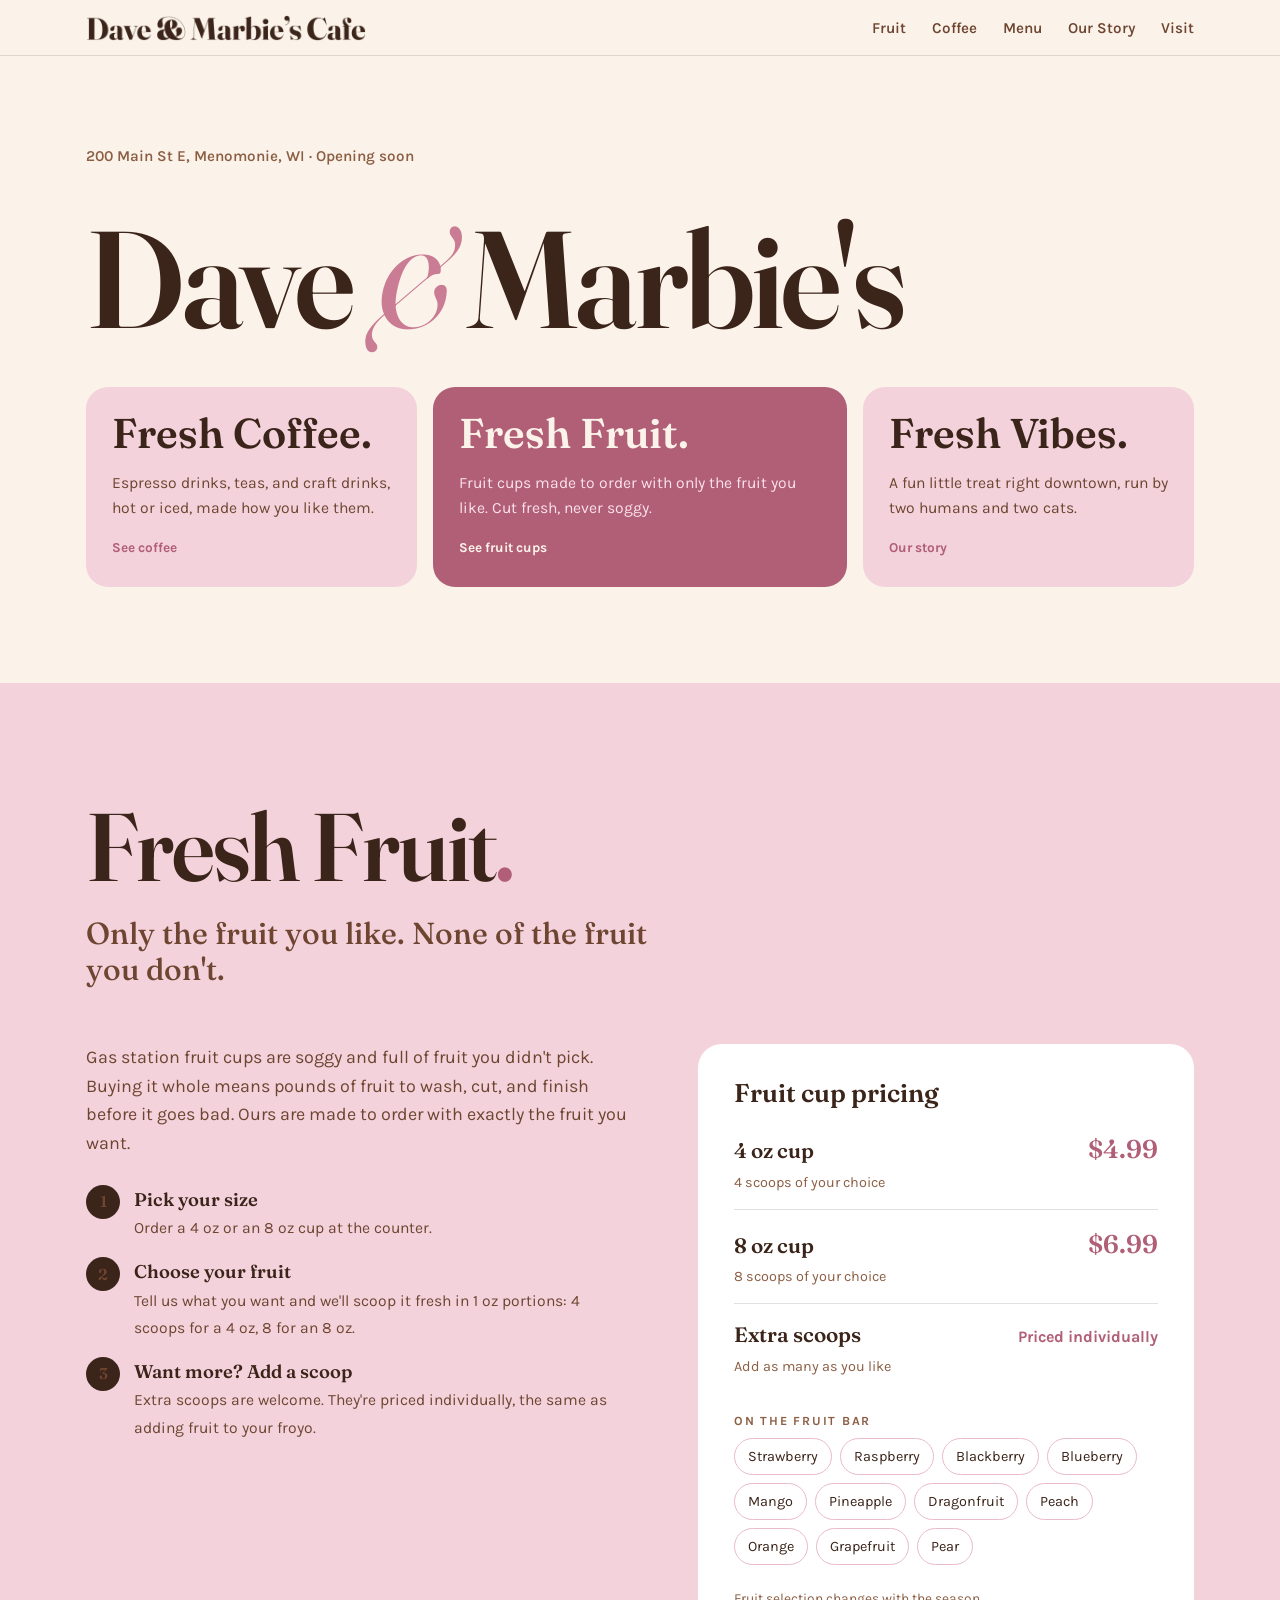
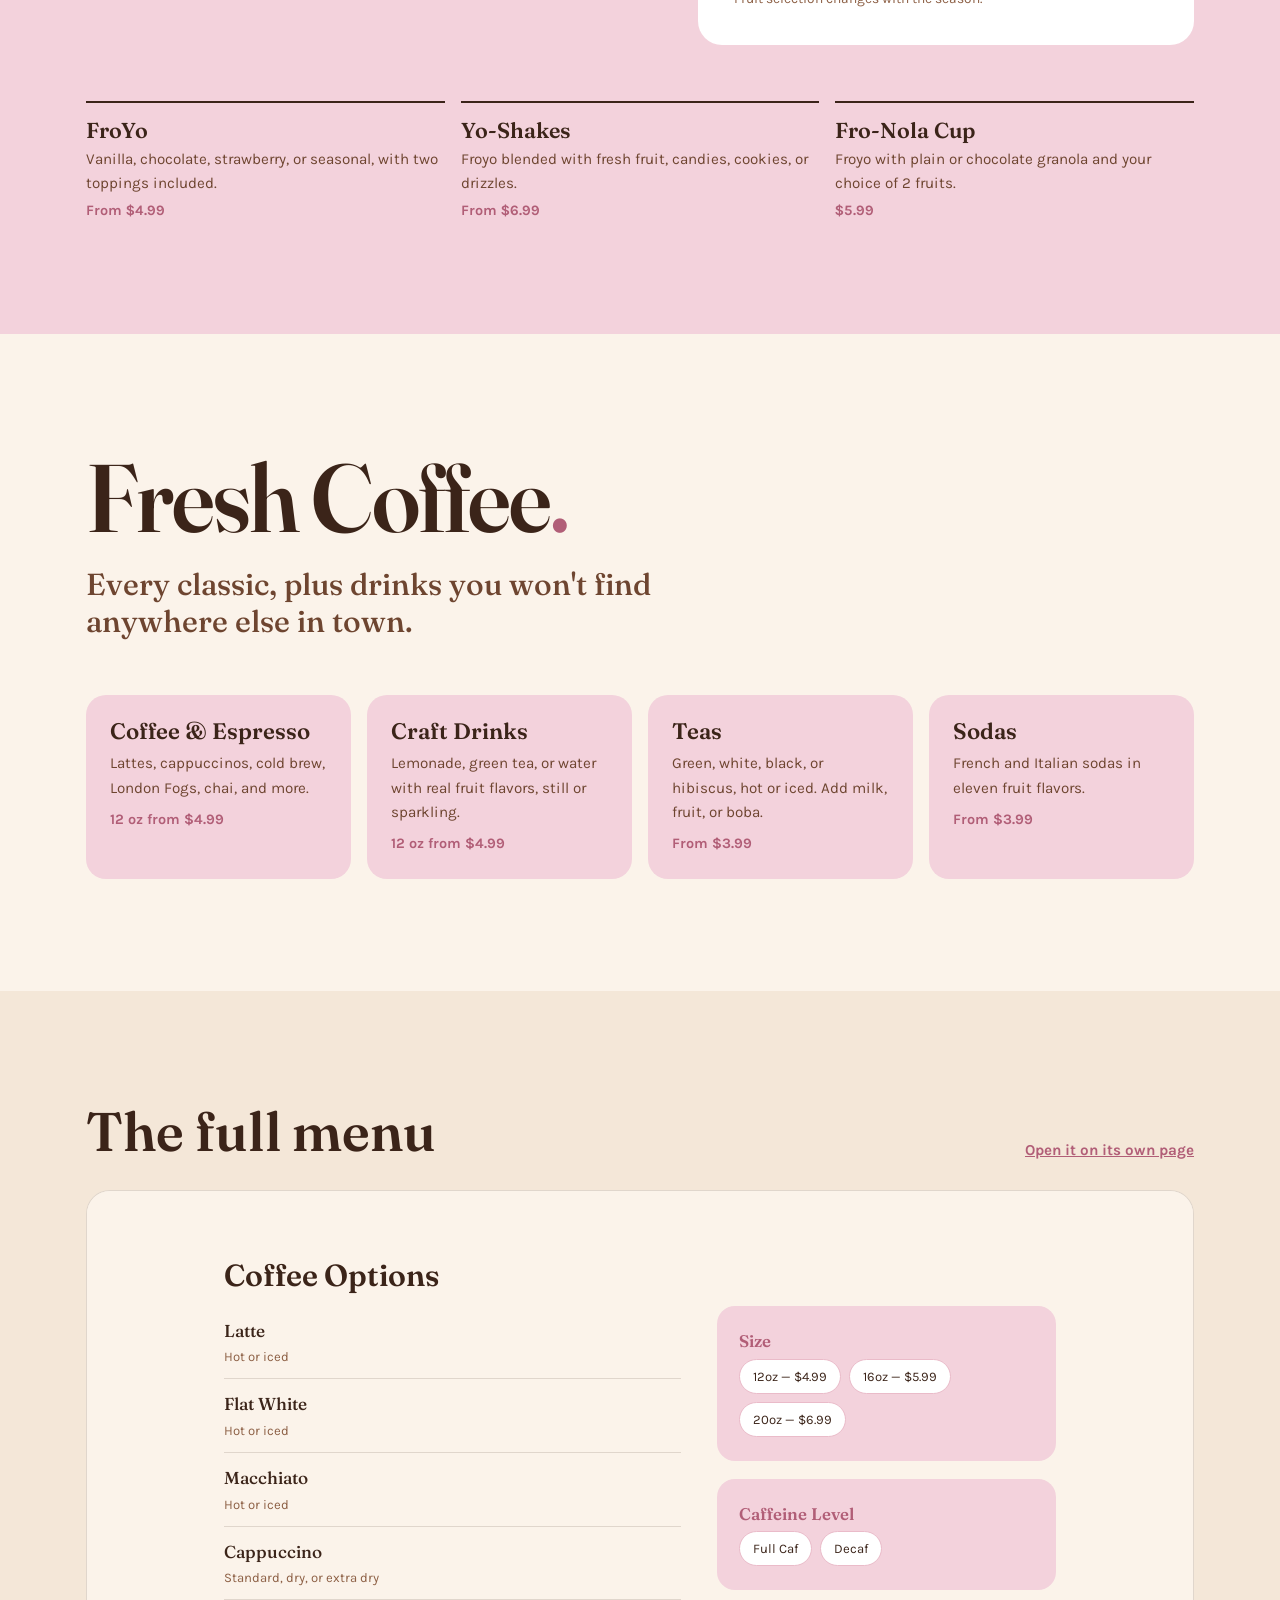
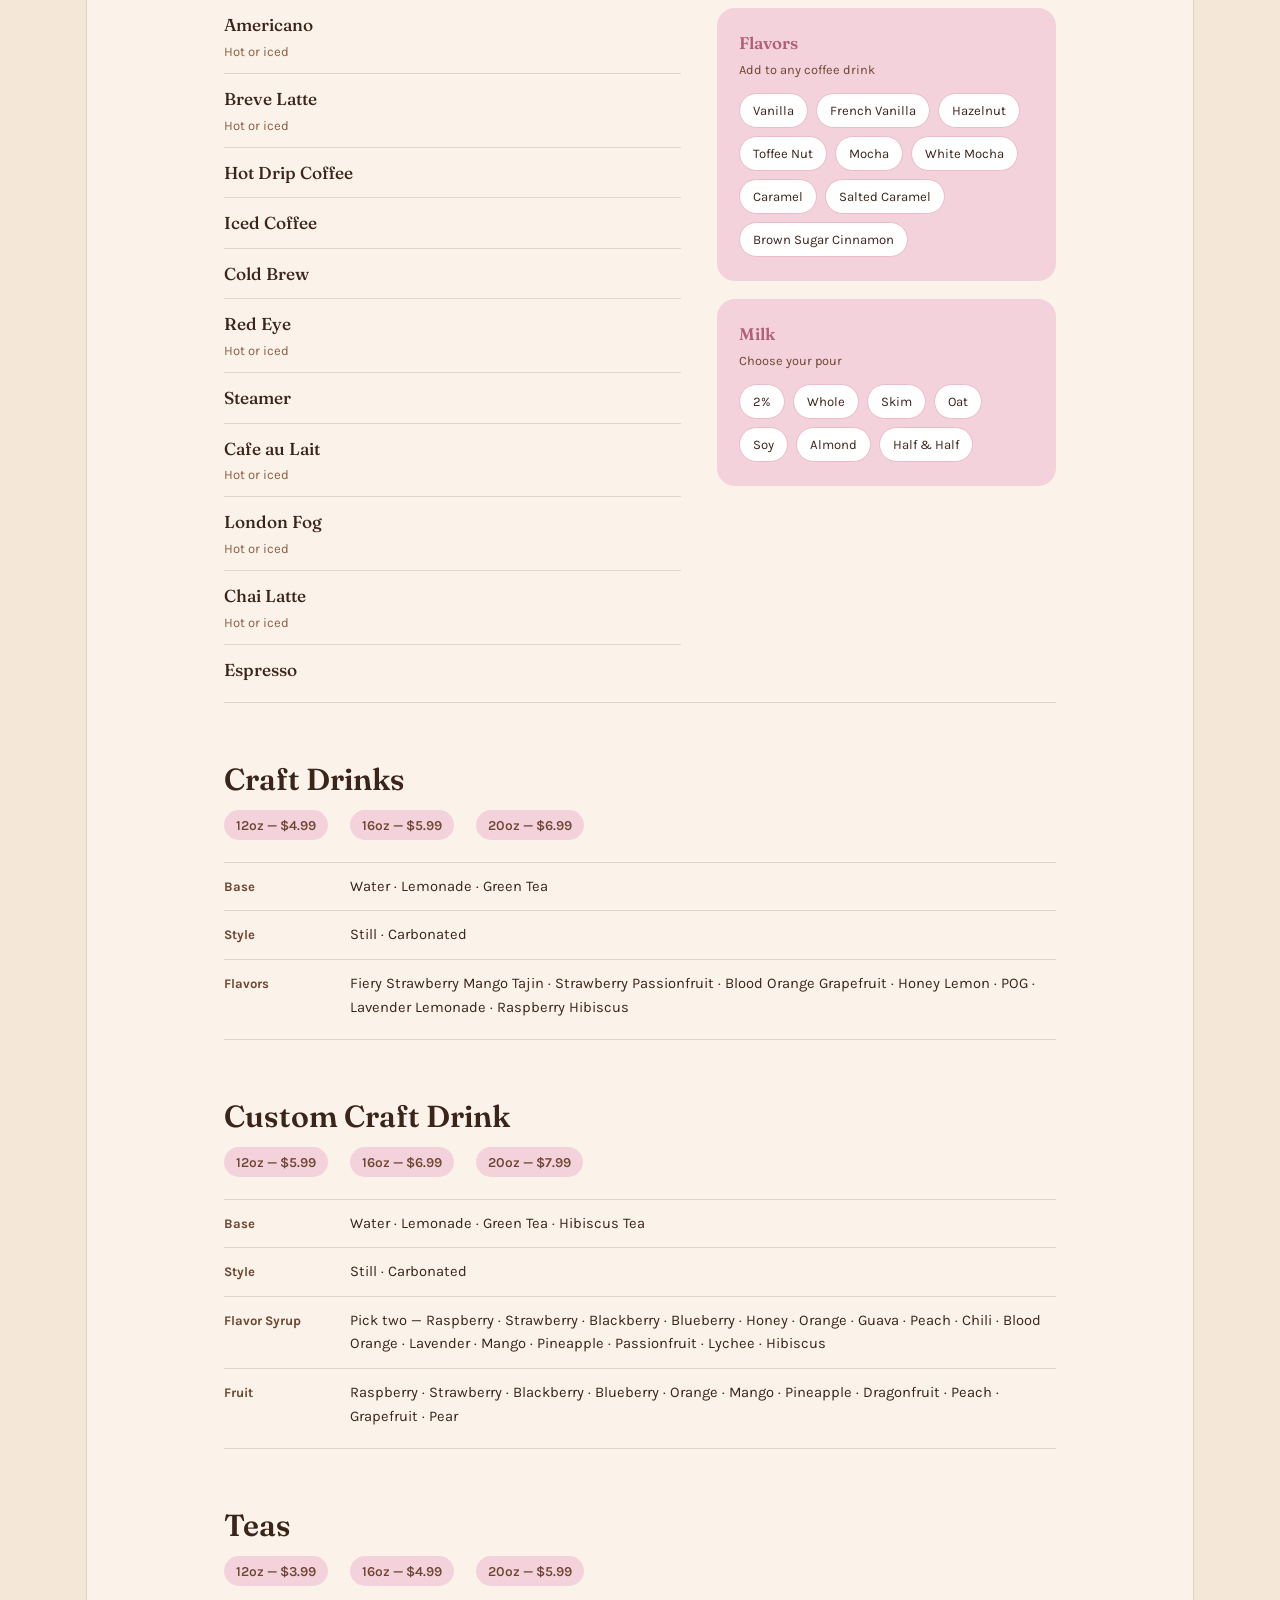
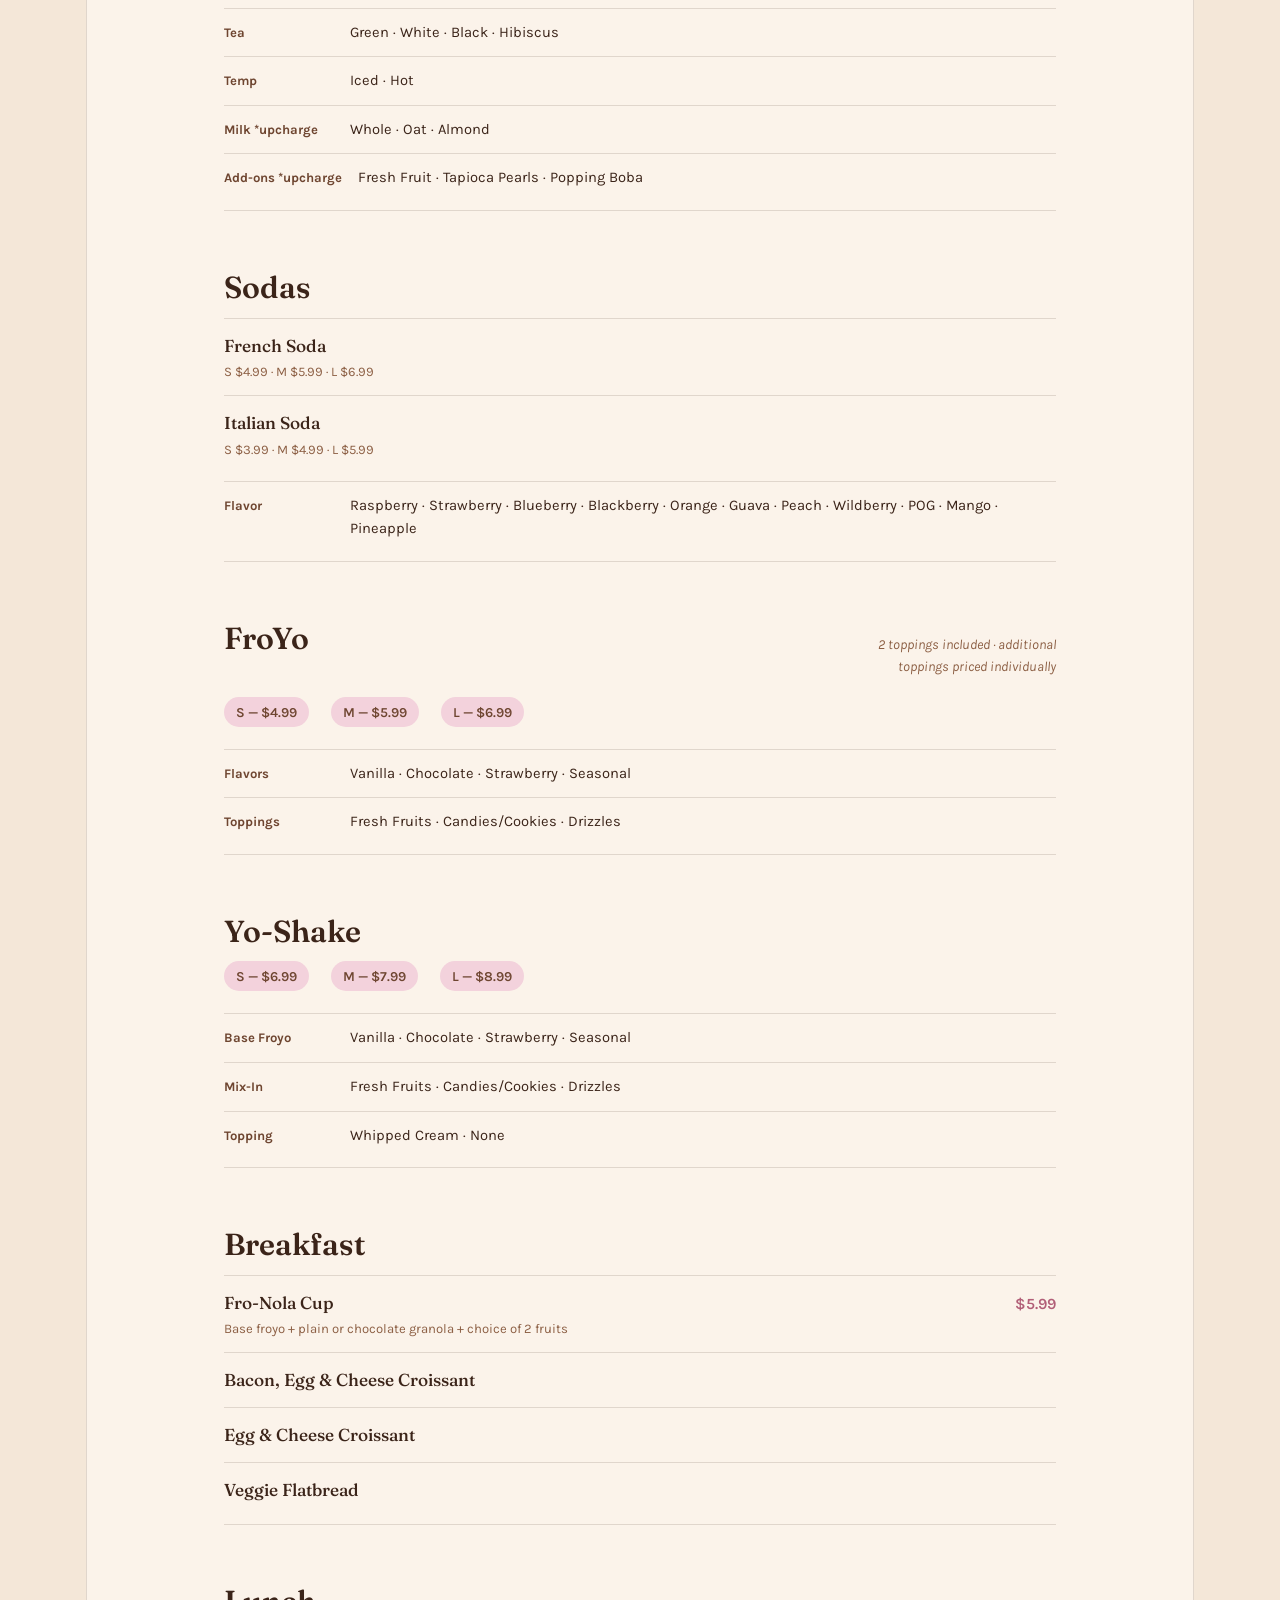
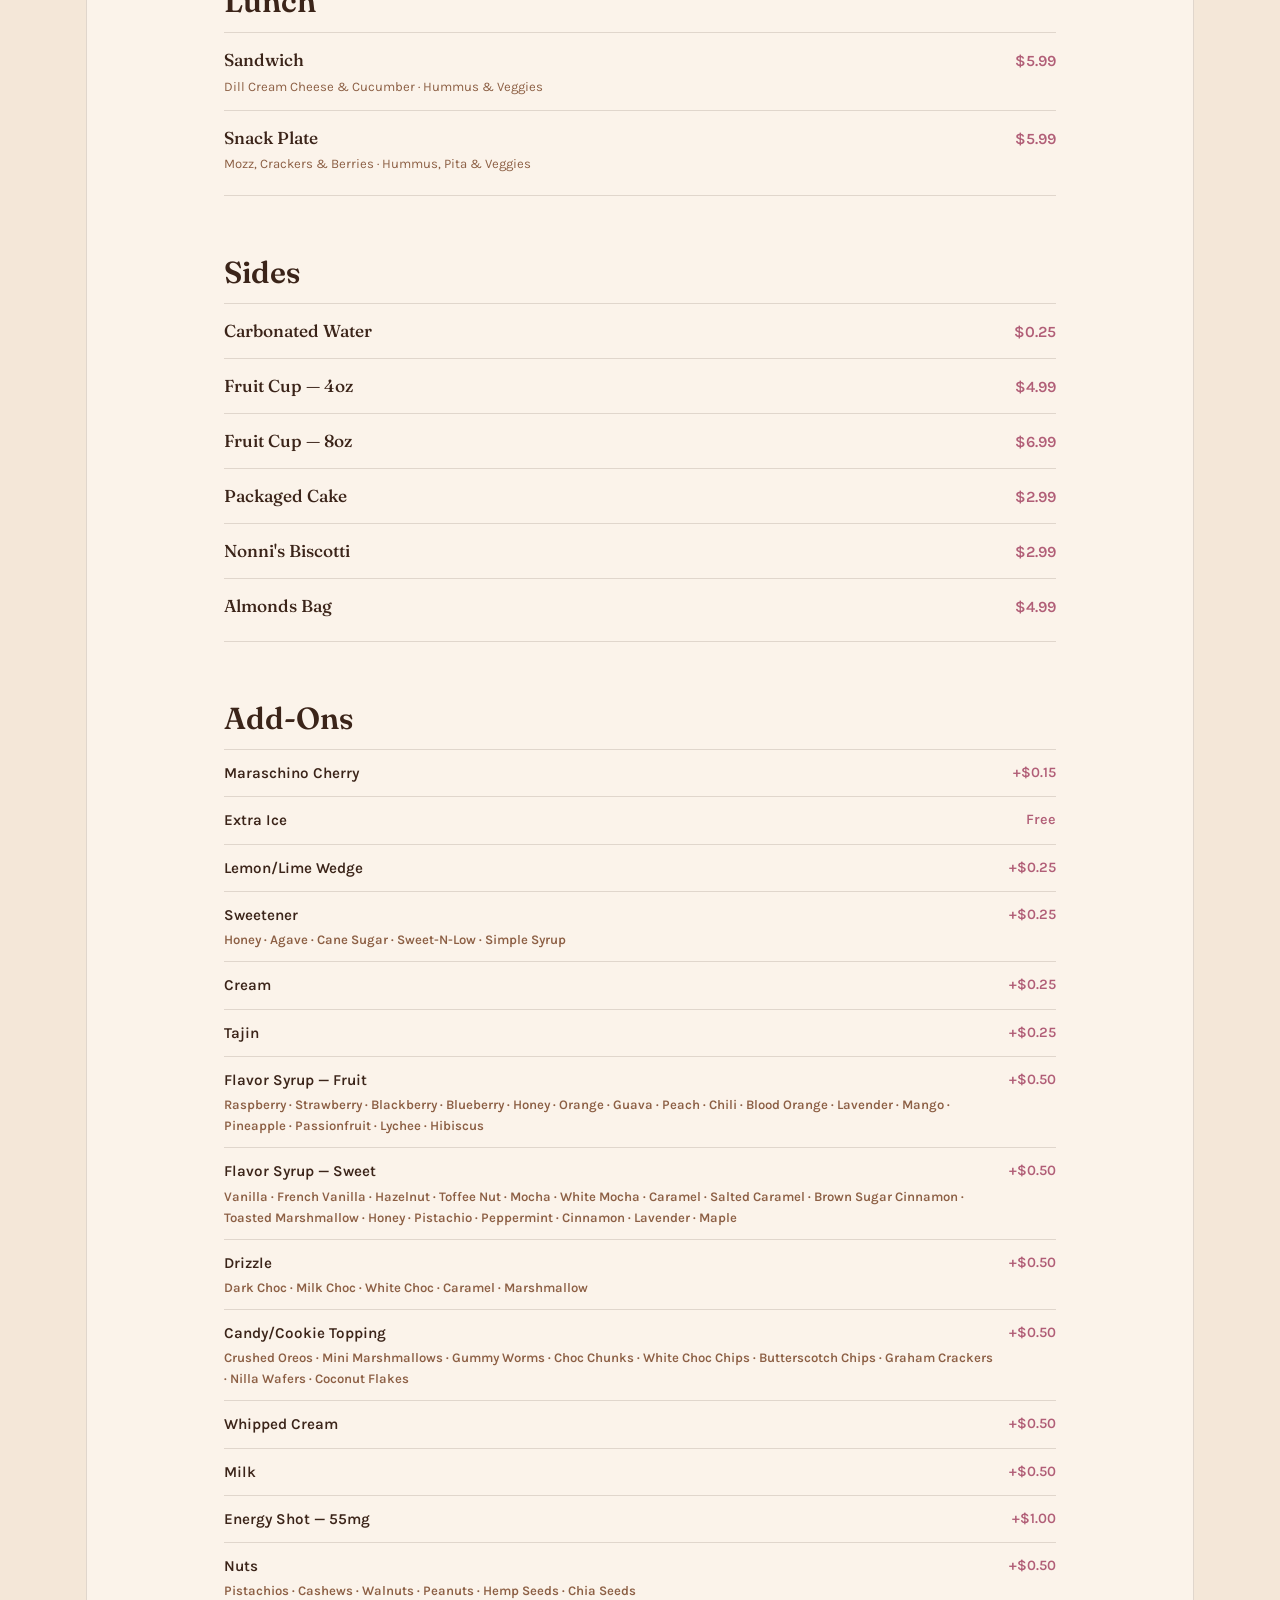
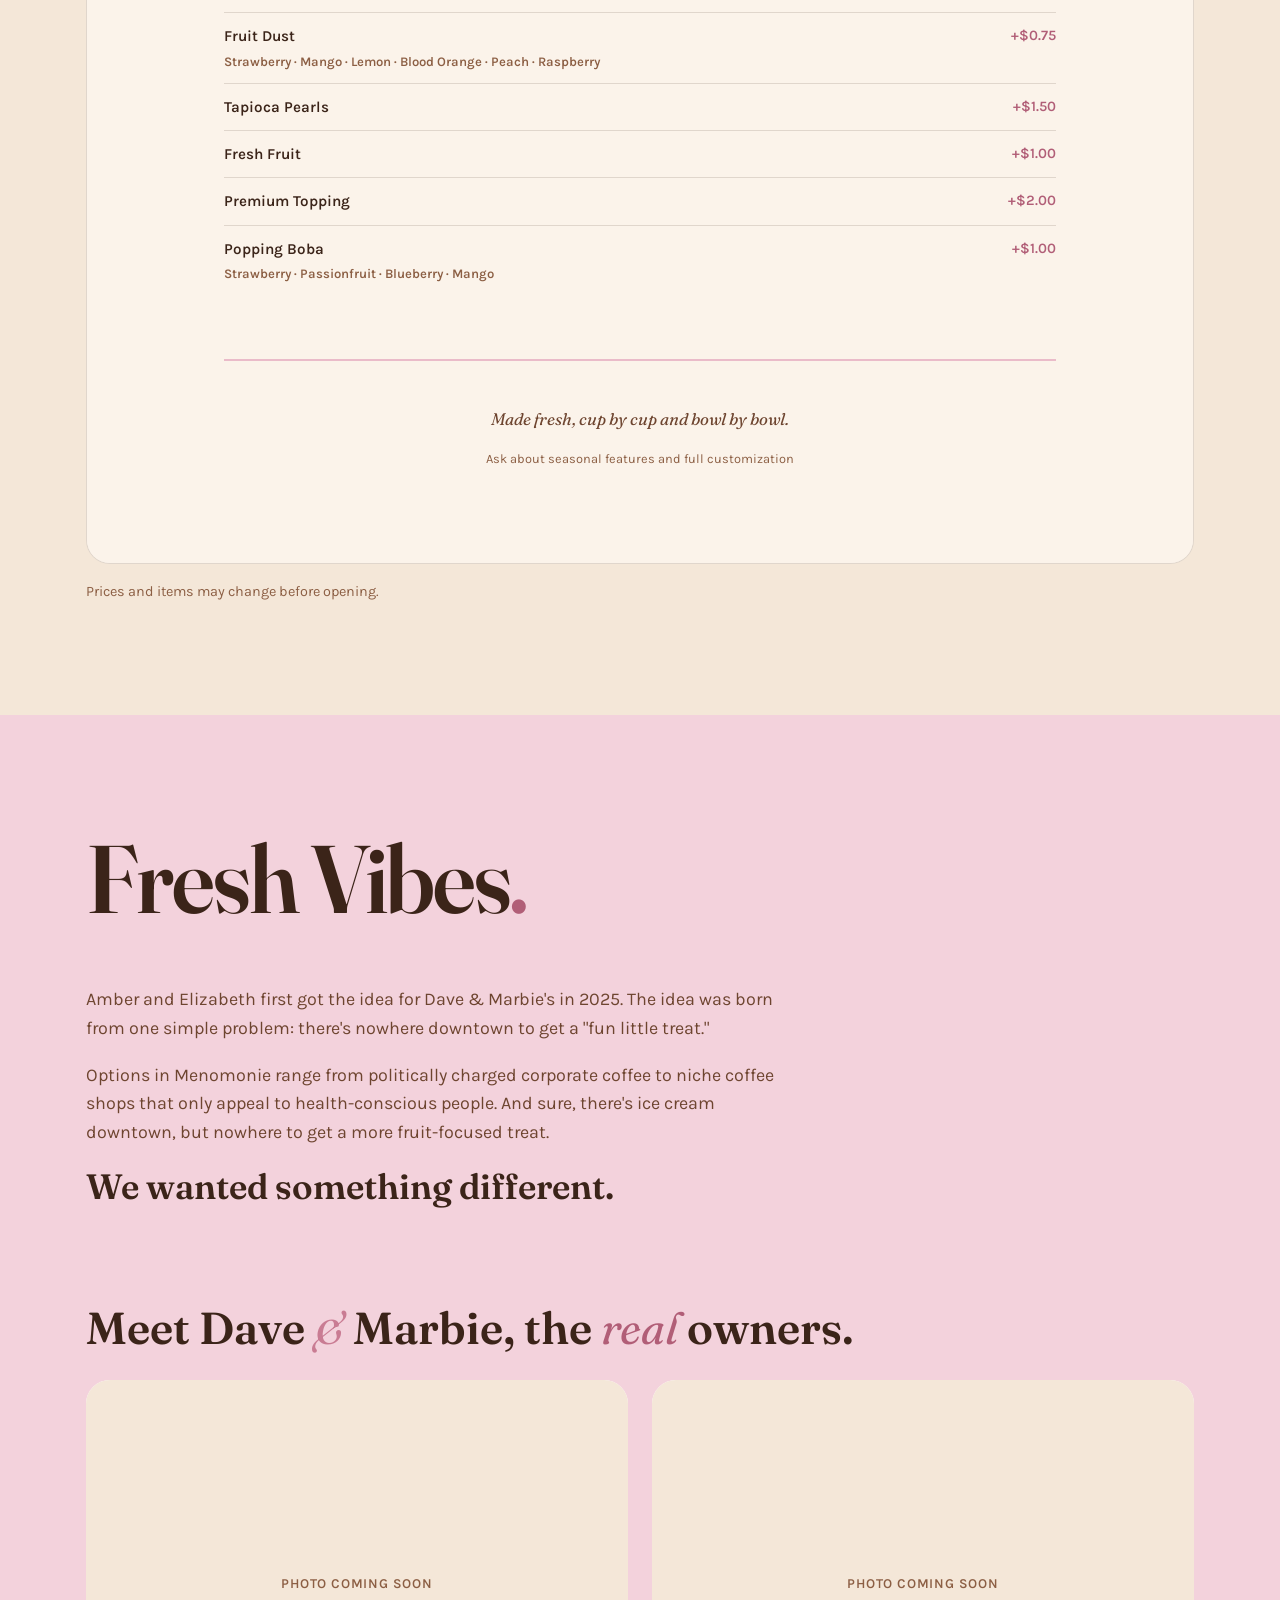
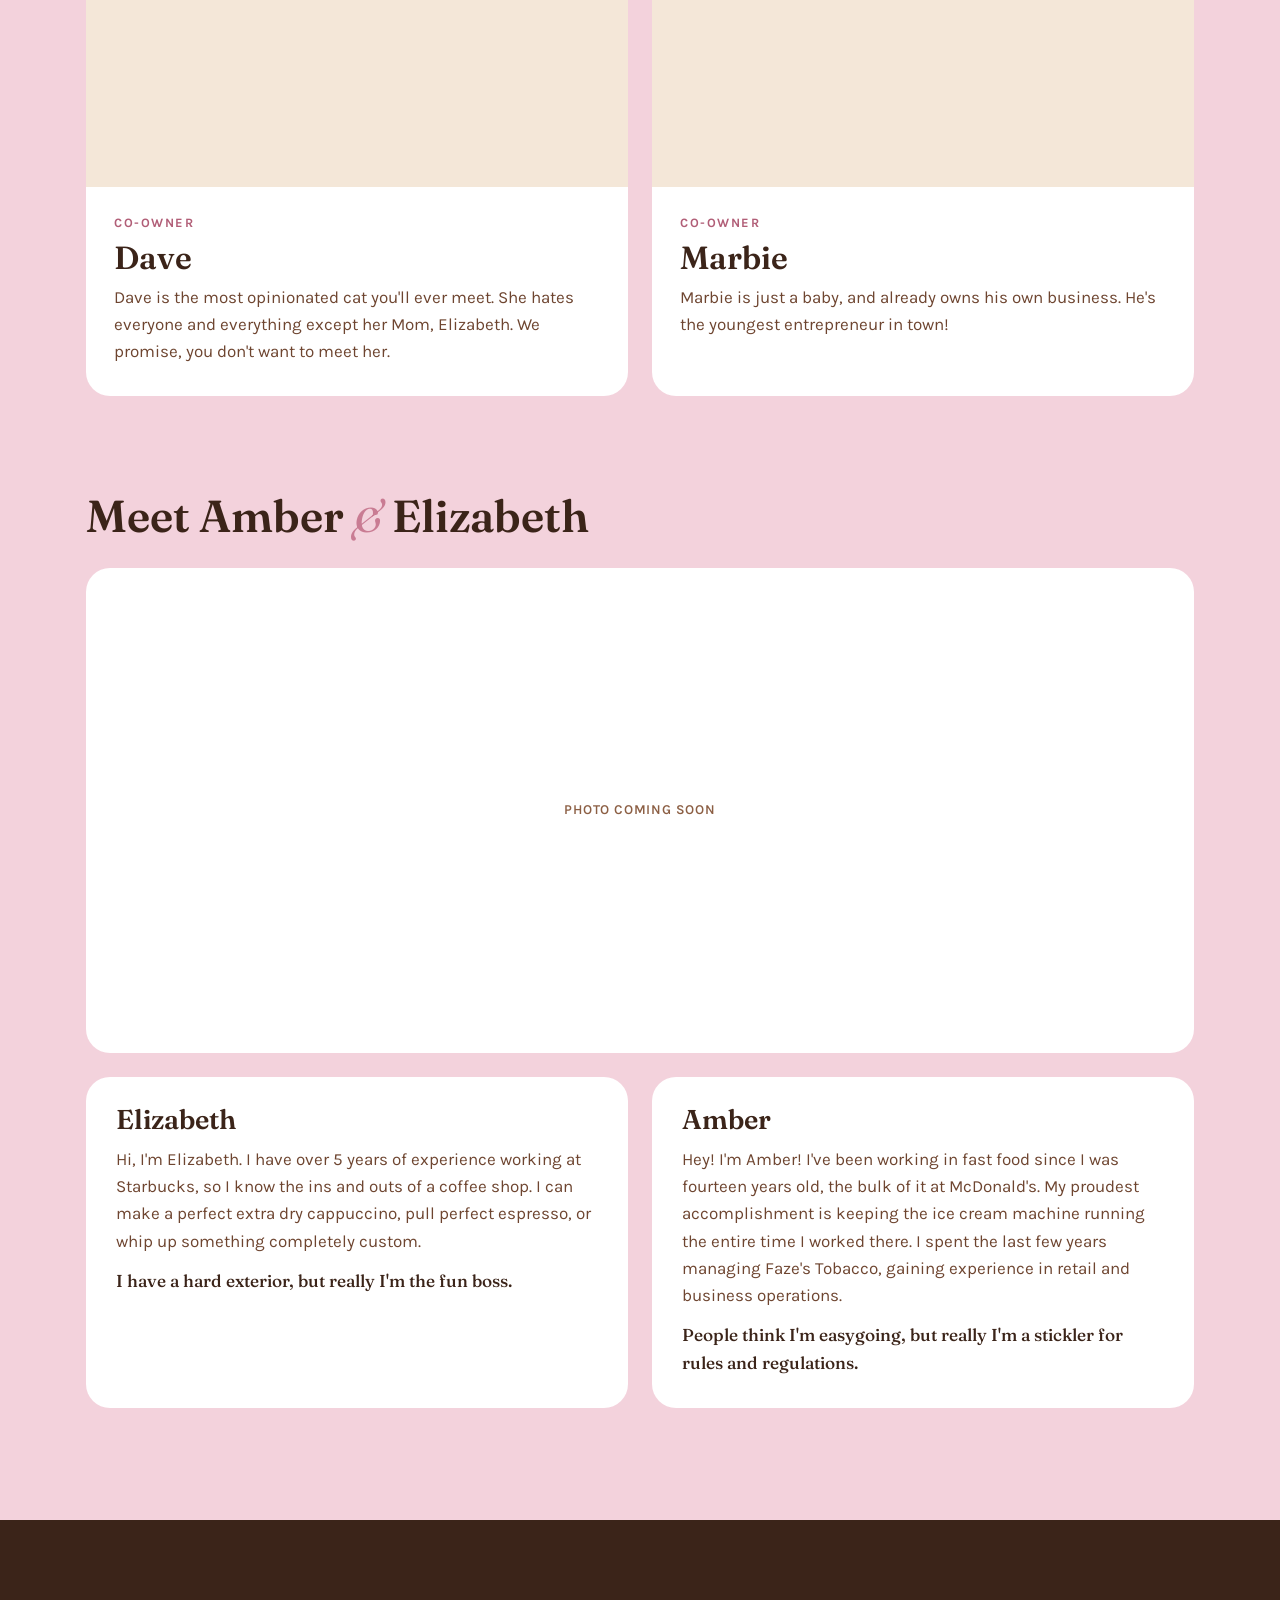
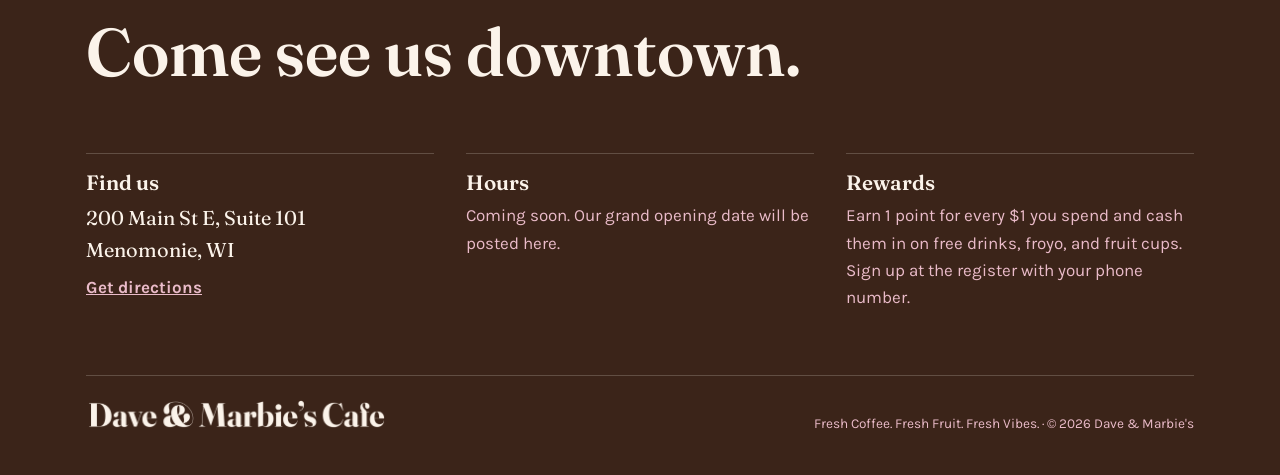
==== index.html @ 2968fcf4 "Add files via upload" ====
<!doctype html><html><head><meta charset=utf8><meta name=viewport content="width=device-width,initial-scale=1,viewport-fit=cover"><style>:root{color-scheme:light;box-sizing:border-box;padding-top:env(safe-area-inset-top,0px);padding-bottom:env(safe-area-inset-bottom,0px)}html{scroll-padding-top:env(safe-area-inset-top,0px)}body{margin:0;padding:0;font:14px -apple-system,BlinkMacSystemFont,sans-serif;background:#fff;color:#000}img{max-width:100%}[hidden]:not([hidden=until-found i]){display:none!important}</style></head><body>
<title>Dave & Marbie's</title>
<meta name="claude:viewport-fit-sides" content="cover">
<link rel="preconnect" href="https://fonts.googleapis.com">
<link rel="preconnect" href="https://fonts.gstatic.com" crossorigin>
<link href="https://fonts.googleapis.com/css2?family=Fraunces:opsz,wght@9..144,400;9..144,500;9..144,600;9..144,700&family=Karla:wght@400;500;600;700&display=swap" rel="stylesheet">
<style>
/* Layout: the tagline is the site map. Hero = wordmark + three "Fresh" tiles; the page then runs Fresh Fruit → Fresh Coffee → Menu → Fresh Vibes → espresso visit/rewards footer. Cream and blush, type-led, no illustrations. */
:root{
  --bg:#FBF3EA;
  --bg-deep:#F4E7D8;
  --band:#F3D2DC;
  --band-deep:#EABBC9;
  --ink:#3B2419;
  --ink-soft:#6E4530;
  --muted:#8C5F44;
  --accent:#B15E77;
  --accent-soft:#C97C93;
  --dark:#3B2419;
  --dark-ink:#FBF3EA;
  --dark-sub:#EABBC9;
  --card:#FFFFFF;
  --line:rgba(59,36,25,.14);
  --display:'Fraunces', Georgia, 'Times New Roman', serif;
  --body:'Karla', system-ui, -apple-system, 'Segoe UI', sans-serif;
  --gutter-l:max(16px, env(safe-area-inset-left, 0px));
  --gutter-r:max(16px, env(safe-area-inset-right, 0px));
}
@media (prefers-color-scheme: dark){
  :root:not([data-theme="light"]){
    --bg:#24160F; --bg-deep:#2B1A12; --band:#3B2419; --band-deep:#4A2E21;
    --ink:#FBF3EA; --ink-soft:#F3D2DC; --muted:#D9B7A4;
    --accent:#EABBC9; --accent-soft:#C97C93;
    --dark:#170E0A; --dark-ink:#FBF3EA; --dark-sub:#EABBC9;
    --card:#2E1C14; --line:rgba(251,243,234,.14);
    color-scheme:dark;
  }
}
:root[data-theme="dark"]{
  --bg:#24160F; --bg-deep:#2B1A12; --band:#3B2419; --band-deep:#4A2E21;
  --ink:#FBF3EA; --ink-soft:#F3D2DC; --muted:#D9B7A4;
  --accent:#EABBC9; --accent-soft:#C97C93;
  --dark:#170E0A; --dark-ink:#FBF3EA; --dark-sub:#EABBC9;
  --card:#2E1C14; --line:rgba(251,243,234,.14);
  color-scheme:dark;
}

*{box-sizing:border-box}
html{scroll-behavior:smooth}
@media (prefers-reduced-motion: reduce){html{scroll-behavior:auto}}
body{margin:0;background:var(--bg);color:var(--ink);font-family:var(--body);font-size:17px;line-height:1.6;-webkit-font-smoothing:antialiased}
body::before{content:"";position:fixed;inset:0 0 auto;height:env(safe-area-inset-top,0px);z-index:10;background:var(--bg)}
h1,h2,h3,h4{font-family:var(--display);font-weight:600;line-height:1.08;text-wrap:balance;margin:0}
p{margin:0}
a{color:inherit}
:focus-visible{outline:3px solid var(--accent-soft);outline-offset:3px;border-radius:6px}
.amp{font-style:italic;font-weight:400;color:var(--accent-soft)}

.wrap{max-width:1140px;margin:0 auto;padding-left:var(--gutter-l);padding-right:var(--gutter-r)}
.band{padding-block:clamp(64px,9vw,112px)}
.band.blush{background:var(--band)}
.band.deep{background:var(--bg-deep)}
.lede{font-size:1.12rem;color:var(--ink-soft);max-width:60ch}

/* Section title: one of the three tagline words, with the brand's rose period */
.fresh{display:grid;gap:16px;margin-bottom:clamp(36px,5vw,56px)}
.fresh h2{font-size:clamp(3rem,8vw,6rem);letter-spacing:-.02em;font-weight:600}
.fresh h2 .dot{color:var(--accent)}
.fresh .sub{font-family:var(--display);font-weight:500;font-size:clamp(1.4rem,2.6vw,1.9rem);color:var(--ink-soft);max-width:30ch;line-height:1.2}

.logo-link{display:block;line-height:0;min-width:0}
.logo{display:block;aspect-ratio:1200/113;width:clamp(190px,24vw,280px);max-width:100%;background:var(--ink);-webkit-mask:url("[data-uri]") center/contain no-repeat;mask:url("[data-uri]") center/contain no-repeat}
.logo-foot{background:var(--dark-ink);width:clamp(200px,26vw,300px)}
/* ---------- NAV ---------- */
.nav{position:sticky;top:env(safe-area-inset-top,0px);z-index:20;background:var(--bg);border-bottom:1px solid var(--line)}
.nav .wrap{display:flex;align-items:center;justify-content:space-between;gap:20px;padding-block:14px}
.mark{font-family:var(--display);font-weight:600;font-size:1.35rem;text-decoration:none;color:var(--ink);white-space:nowrap}
.nav ul{display:flex;gap:26px;list-style:none;margin:0;padding:0}
.nav ul a{text-decoration:none;font-size:.95rem;font-weight:600;color:var(--ink-soft)}
.nav ul a:hover{color:var(--accent)}
.nav .menu-link{display:none;text-decoration:none;font-weight:700;color:var(--accent)}
@media (max-width:820px){.nav ul{display:none}.nav .menu-link{display:inline}}

/* ---------- HERO ---------- */
.hero .wrap{padding-block:clamp(48px,7vw,88px) clamp(56px,8vw,96px);display:grid;gap:clamp(28px,4vw,44px)}
.where{font-size:.95rem;font-weight:600;color:var(--muted)}
.hero h1{font-size:clamp(3.4rem,11vw,8.6rem);line-height:.95;letter-spacing:-.025em;color:var(--ink)}
.tiles{display:grid;grid-template-columns:1fr 1.25fr 1fr;gap:16px}
@media (max-width:820px){.tiles{grid-template-columns:1fr}}
.tile{display:grid;gap:10px;align-content:space-between;padding:26px 26px 28px;border-radius:22px;background:var(--band);text-decoration:none;color:var(--ink);min-height:200px;transition:transform .18s ease}
.tile:hover{transform:translateY(-3px)}
.tile b{font-family:var(--display);font-weight:600;font-size:clamp(1.9rem,3.4vw,2.6rem);line-height:1}
.tile p{color:var(--ink-soft);font-size:.98rem}
.tile .go{font-size:.85rem;font-weight:700;color:var(--accent)}
.tile.lead{background:#B15E77;color:#FBF3EA}
.tile.lead p{color:#FBE3EA}
.tile.lead .go{color:#FBF3EA}
@media (max-width:820px){.tile{min-height:0}.tile.lead{order:-1}}

/* ---------- FRESH FRUIT ---------- */
.fruit-grid{display:grid;grid-template-columns:1.05fr .95fr;gap:clamp(32px,5vw,64px);align-items:start}
@media (max-width:860px){.fruit-grid{grid-template-columns:1fr}}
.fruit-copy{display:grid;gap:22px;min-width:0}
.steps{list-style:none;padding:0;margin:4px 0 0;display:grid;gap:16px}
.steps li{display:grid;grid-template-columns:34px 1fr;gap:14px;align-items:start}
.steps b{font-family:var(--display);font-weight:600;font-size:1.15rem;display:block;color:var(--ink)}
.steps span{color:var(--ink-soft);font-size:.98rem}
.step-n{width:34px;height:34px;border-radius:50%;background:var(--ink);color:var(--bg);display:grid;place-items:center;font-family:var(--display);font-weight:600;font-size:1rem}

.price-card{background:var(--card);border-radius:24px;padding:clamp(24px,3.4vw,36px);display:grid;gap:22px;min-width:0}
.price-card h3{font-size:1.6rem}
.price-row{display:flex;justify-content:space-between;align-items:baseline;gap:16px;padding-block:14px;border-top:1px solid var(--line)}
.price-row:first-of-type{border-top:none;padding-top:0}
.price-row b{font-family:var(--display);font-weight:600;font-size:1.3rem;display:block}
.price-row small{color:var(--muted);font-size:.9rem}
.amt{font-family:var(--display);font-weight:600;font-size:1.6rem;color:var(--accent);font-variant-numeric:tabular-nums;white-space:nowrap}
.amt.sm{font-size:1rem;font-family:var(--body);font-weight:700}
.chips-h{margin:0 0 10px;font-family:var(--body);font-size:.78rem;font-weight:700;letter-spacing:.14em;text-transform:uppercase;color:var(--muted)}
.chips{display:flex;flex-wrap:wrap;gap:8px}
.chips span{border:1.5px solid var(--band-deep);border-radius:999px;padding:6px 13px;font-size:.9rem}
.fine{font-size:.86rem;color:var(--muted)}

.more{display:grid;grid-template-columns:repeat(3,1fr);gap:16px;margin-top:clamp(40px,5vw,56px)}
@media (max-width:760px){.more{grid-template-columns:1fr}}
.more div{border-top:2px solid var(--ink);padding-top:16px;display:grid;gap:4px;align-content:start;min-width:0}
.more h4{font-size:1.35rem}
.more p{color:var(--ink-soft);font-size:.95rem}
.more .p{font-weight:700;color:var(--accent);font-size:.9rem;font-variant-numeric:tabular-nums}

/* ---------- FRESH COFFEE ---------- */
.coffee-grid{display:grid;grid-template-columns:repeat(4,1fr);gap:16px}
@media (max-width:900px){.coffee-grid{grid-template-columns:1fr 1fr}}
@media (max-width:480px){.coffee-grid{grid-template-columns:1fr}}
.drink{background:var(--band);border-radius:20px;padding:24px;display:grid;gap:8px;align-content:start;min-width:0}
.drink h4{font-size:1.4rem}
.drink p{color:var(--ink-soft);font-size:.95rem}
.drink .p{font-weight:700;color:var(--accent);font-size:.9rem}
.custom{margin-top:28px;display:flex;flex-wrap:wrap;gap:10px 28px;font-size:.98rem;color:var(--ink-soft)}
.custom b{color:var(--ink)}

/* ---------- MENU ---------- */
.menu-head{display:flex;justify-content:space-between;align-items:end;gap:16px;flex-wrap:wrap;margin-bottom:28px}
.menu-head h2{font-size:clamp(2.2rem,5vw,3.4rem)}
.menu-head a{color:var(--accent);font-weight:700;font-size:.95rem}
.menu-frame{background:#FBF3EA;color:#3B2419;border-radius:24px;overflow:hidden;border:1px solid var(--line)}
.menu-note{margin-top:16px;font-size:.9rem;color:var(--muted)}

/* ---------- FRESH VIBES ---------- */
.story{display:grid;gap:18px;font-size:1.12rem;color:var(--ink-soft);max-width:64ch}
.story .kicker{font-family:var(--display);font-weight:600;font-size:clamp(1.6rem,3vw,2.2rem);color:var(--ink);line-height:1.2}
.block{margin-top:clamp(64px,8vw,96px)}
.block > h3{font-size:clamp(1.9rem,4vw,2.8rem);margin-bottom:28px}
.block > h3 i{font-weight:400;color:var(--accent)}
.duo{display:grid;grid-template-columns:repeat(2,1fr);gap:24px}
@media (max-width:760px){.duo{grid-template-columns:1fr}}
.person{background:var(--card);border-radius:24px;overflow:hidden;display:grid;grid-template-rows:auto 1fr;min-width:0}
.photo{aspect-ratio:4/3;max-width:100%;background:var(--bg-deep);display:grid;place-items:center}
.photo span,.team-photo span{color:var(--muted);font-size:.85rem;font-weight:600;letter-spacing:.06em;text-transform:uppercase}
.person-body{padding:26px 28px 30px;display:grid;gap:8px;align-content:start}
.person-body h4{font-size:2rem}
.role{font-size:.8rem;font-weight:700;letter-spacing:.12em;text-transform:uppercase;color:var(--accent)}
.person-body p{color:var(--ink-soft)}
.team-photo{aspect-ratio:16/7;max-width:100%;border-radius:24px;background:var(--card);display:grid;place-items:center;margin-bottom:24px}
@media (max-width:560px){.team-photo{aspect-ratio:4/3}}
.bio{background:var(--card);border-radius:24px;padding:28px 30px 32px;display:grid;gap:12px;align-content:start;min-width:0}
.bio h4{font-size:1.7rem}
.bio p{color:var(--ink-soft)}
.bio .twist{font-family:var(--display);font-weight:500;color:var(--ink);font-size:1.08rem}

/* ---------- VISIT / FOOTER ---------- */
.visit{background:var(--dark);color:var(--dark-ink)}
.visit .wrap{padding-block:clamp(64px,8vw,96px) 40px;display:grid;gap:clamp(40px,6vw,64px)}
.visit h2{font-size:clamp(2.4rem,6vw,4.2rem);color:var(--dark-ink)}
.info{display:grid;grid-template-columns:repeat(3,1fr);gap:32px}
@media (max-width:820px){.info{grid-template-columns:1fr}}
.info div{display:grid;gap:8px;align-content:start;border-top:1px solid rgba(251,243,234,.2);padding-top:18px;min-width:0}
.info h3{font-size:1.3rem;color:var(--dark-ink)}
.info p{color:var(--dark-sub)}
.info .big{font-family:var(--display);font-size:1.25rem;color:var(--dark-ink)}
.info a{color:#EABBC9;font-weight:700}
.foot{display:flex;justify-content:space-between;align-items:baseline;gap:16px;flex-wrap:wrap;border-top:1px solid rgba(251,243,234,.2);padding-top:24px}
.foot .mark{color:var(--dark-ink)}
.foot span{font-size:.85rem;color:var(--dark-sub)}
</style>

<nav class="nav" aria-label="Main">
  <div class="wrap">
    <a class="logo-link" href="#top" aria-label="Dave &amp; Marbie's Cafe home"><span class="logo" role="img" aria-label="Dave &amp; Marbie's Cafe"></span></a>
    <ul>
      <li><a href="#fruit">Fruit</a></li>
      <li><a href="#coffee">Coffee</a></li>
      <li><a href="#menu">Menu</a></li>
      <li><a href="#vibes">Our Story</a></li>
      <li><a href="#visit">Visit</a></li>
    </ul>
    <a class="menu-link" href="#menu">Menu</a>
  </div>
</nav>

<header class="hero" id="top">
  <div class="wrap">
    <p class="where">200 Main St E, Menomonie, WI · Opening soon</p>
    <h1>Dave <span class="amp">&amp;</span> Marbie's</h1>
    <div class="tiles">
      <a class="tile" href="#coffee"><b>Fresh Coffee.</b><p>Espresso drinks, teas, and craft drinks, hot or iced, made how you like them.</p><span class="go">See coffee</span></a>
      <a class="tile lead" href="#fruit"><b>Fresh Fruit.</b><p>Fruit cups made to order with only the fruit you like. Cut fresh, never soggy.</p><span class="go">See fruit cups</span></a>
      <a class="tile" href="#vibes"><b>Fresh Vibes.</b><p>A fun little treat right downtown, run by two humans and two cats.</p><span class="go">Our story</span></a>
    </div>
  </div>
</header>

<section class="band blush" id="fruit">
  <div class="wrap">
    <div class="fresh">
      <h2>Fresh Fruit<span class="dot">.</span></h2>
      <p class="sub">Only the fruit you like. None of the fruit you don't.</p>
    </div>
    <div class="fruit-grid">
      <div class="fruit-copy">
        <p class="lede">Gas station fruit cups are soggy and full of fruit you didn't pick. Buying it whole means pounds of fruit to wash, cut, and finish before it goes bad. Ours are made to order with exactly the fruit you want.</p>
        <ol class="steps">
          <li><span class="step-n">1</span><div><b>Pick your size</b><span>Order a 4 oz or an 8 oz cup at the counter.</span></div></li>
          <li><span class="step-n">2</span><div><b>Choose your fruit</b><span>Tell us what you want and we'll scoop it fresh in 1 oz portions: 4 scoops for a 4 oz, 8 for an 8 oz.</span></div></li>
          <li><span class="step-n">3</span><div><b>Want more? Add a scoop</b><span>Extra scoops are welcome. They're priced individually, the same as adding fruit to your froyo.</span></div></li>
        </ol>
      </div>
      <div class="price-card">
        <h3>Fruit cup pricing</h3>
        <div>
          <div class="price-row"><div><b>4 oz cup</b><small>4 scoops of your choice</small></div><span class="amt">$4.99</span></div>
          <div class="price-row"><div><b>8 oz cup</b><small>8 scoops of your choice</small></div><span class="amt">$6.99</span></div>
          <div class="price-row"><div><b>Extra scoops</b><small>Add as many as you like</small></div><span class="amt sm">Priced individually</span></div>
        </div>
        <div>
          <h4 class="chips-h">On the fruit bar</h4>
          <div class="chips"><span>Strawberry</span><span>Raspberry</span><span>Blackberry</span><span>Blueberry</span><span>Mango</span><span>Pineapple</span><span>Dragonfruit</span><span>Peach</span><span>Orange</span><span>Grapefruit</span><span>Pear</span></div>
        </div>
        <p class="fine">Fruit selection changes with the season.</p>
      </div>
    </div>
    <div class="more">
      <div><h4>FroYo</h4><p>Vanilla, chocolate, strawberry, or seasonal, with two toppings included.</p><span class="p">From $4.99</span></div>
      <div><h4>Yo-Shakes</h4><p>Froyo blended with fresh fruit, candies, cookies, or drizzles.</p><span class="p">From $6.99</span></div>
      <div><h4>Fro-Nola Cup</h4><p>Froyo with plain or chocolate granola and your choice of 2 fruits.</p><span class="p">$5.99</span></div>
    </div>
  </div>
</section>

<section class="band" id="coffee">
  <div class="wrap">
    <div class="fresh">
      <h2>Fresh Coffee<span class="dot">.</span></h2>
      <p class="sub">Every classic, plus drinks you won't find anywhere else in town.</p>
    </div>
    <div class="coffee-grid">
      <div class="drink"><h4>Coffee &amp; Espresso</h4><p>Lattes, cappuccinos, cold brew, London Fogs, chai, and more.</p><span class="p">12 oz from $4.99</span></div>
      <div class="drink"><h4>Craft Drinks</h4><p>Lemonade, green tea, or water with real fruit flavors, still or sparkling.</p><span class="p">12 oz from $4.99</span></div>
      <div class="drink"><h4>Teas</h4><p>Green, white, black, or hibiscus, hot or iced. Add milk, fruit, or boba.</p><span class="p">From $3.99</span></div>
      <div class="drink"><h4>Sodas</h4><p>French and Italian sodas in eleven fruit flavors.</p><span class="p">From $3.99</span></div>
    </div>
  </div>
</section>

<section class="band deep" id="menu">
  <div class="wrap">
    <div class="menu-head">
      <h2>The full menu</h2>
      <a href="menu.html" target="_blank" rel="noopener">Open it on its own page</a>
    </div>
    <div class="menu-frame" id="menuEmbed"></div>
    <p class="menu-note">Prices and items may change before opening.</p>
  </div>
</section>

<section class="band blush" id="vibes">
  <div class="wrap">
    <div class="fresh">
      <h2>Fresh Vibes<span class="dot">.</span></h2>
    </div>
    <div class="story">
      <p>Amber and Elizabeth first got the idea for Dave &amp; Marbie's in 2025. The idea was born from one simple problem: there's nowhere downtown to get a "fun little treat."</p>
      <p>Options in Menomonie range from politically charged corporate coffee to niche coffee shops that only appeal to health-conscious people. And sure, there's ice cream downtown, but nowhere to get a more fruit-focused treat.</p>
      <p class="kicker">We wanted something different.</p>
    </div>

    <div class="block">
      <h3>Meet Dave <span class="amp">&amp;</span> Marbie, the <i>real</i> owners.</h3>
      <div class="duo">
        <article class="person">
          <div class="photo"><span>Photo coming soon</span></div>
          <div class="person-body">
            <span class="role">Co-Owner</span>
            <h4>Dave</h4>
            <p>Dave is the most opinionated cat you'll ever meet. She hates everyone and everything except her Mom, Elizabeth. We promise, you don't want to meet her.</p>
          </div>
        </article>
        <article class="person">
          <div class="photo"><span>Photo coming soon</span></div>
          <div class="person-body">
            <span class="role">Co-Owner</span>
            <h4>Marbie</h4>
            <p>Marbie is just a baby, and already owns his own business. He's the youngest entrepreneur in town!</p>
          </div>
        </article>
      </div>
    </div>

    <div class="block">
      <h3>Meet Amber <span class="amp">&amp;</span> Elizabeth</h3>
      <div class="team-photo"><span>Photo coming soon</span></div>
      <div class="duo">
        <article class="bio">
          <h4>Elizabeth</h4>
          <p>Hi, I'm Elizabeth. I have over 5 years of experience working at Starbucks, so I know the ins and outs of a coffee shop. I can make a perfect extra dry cappuccino, pull perfect espresso, or whip up something completely custom.</p>
          <p class="twist">I have a hard exterior, but really I'm the fun boss.</p>
        </article>
        <article class="bio">
          <h4>Amber</h4>
          <p>Hey! I'm Amber! I've been working in fast food since I was fourteen years old, the bulk of it at McDonald's. My proudest accomplishment is keeping the ice cream machine running the entire time I worked there. I spent the last few years managing Faze's Tobacco, gaining experience in retail and business operations.</p>
          <p class="twist">People think I'm easygoing, but really I'm a stickler for rules and regulations.</p>
        </article>
      </div>
    </div>
  </div>
</section>

<footer class="visit" id="visit">
  <div class="wrap">
    <h2>Come see us downtown.</h2>
    <div class="info">
      <div>
        <h3>Find us</h3>
        <p class="big">200 Main St E, Suite 101<br>Menomonie, WI</p>
        <a href="https://www.google.com/maps/search/?api=1&query=200+Main+St+E+Suite+101+Menomonie+WI" target="_blank" rel="noopener">Get directions</a>
      </div>
      <div>
        <h3>Hours</h3>
        <p>Coming soon. Our grand opening date will be posted here.</p>
      </div>
      <div>
        <h3>Rewards</h3>
        <p>Earn 1 point for every $1 you spend and cash them in on free drinks, froyo, and fruit cups. Sign up at the register with your phone number.</p>
      </div>
    </div>
    <div class="foot">
      <span class="logo logo-foot" role="img" aria-label="Dave &amp; Marbie's Cafe"></span>
      <span>Fresh Coffee. Fresh Fruit. Fresh Vibes. · © 2026 Dave &amp; Marbie's</span>
    </div>
  </div>
</footer>

<template id="menuTpl"><style>
  :host{
    --espresso:#3B2419;
    --coffee:#6E4530;
    --coffee-soft:#8C5F44;
    --cream:#FBF3EA;
    --cream-deep:#F4E7D8;
    --blush:#F3D2DC;
    --blush-deep:#EABBC9;
    --rose:#C97C93;
    --rose-deep:#B15E77;
    --line: rgba(59,36,25,0.14);
  }

  *{box-sizing:border-box;}

  .menu-root{
    margin:0;
    background:var(--cream);
    color:var(--espresso);
    font-family:'Karla', sans-serif;
    -webkit-font-smoothing:antialiased;
  }

  .page{
    max-width:880px;
    margin:0 auto;
    padding:0 24px 80px;
  }

  /* ---------- HERO ---------- */
  .hero{
    background:var(--espresso);
    color:var(--blush);
    padding:64px 24px 56px;
    text-align:center;
    position:relative;
    overflow:hidden;
  }
  .hero::after{
    content:"";
    position:absolute;
    left:50%;
    bottom:0;
    transform:translateX(-50%);
    width:120px;
    height:4px;
    background:var(--rose);
    border-radius:4px;
  }
  .hero-mark{
    font-family:'Fraunces', serif;
    font-optical-sizing:auto;
    font-weight:600;
    font-size:clamp(2.6rem, 7vw, 4.4rem);
    line-height:1;
    margin:0;
    color:#fff;
  }
  .hero-amp{
    color:var(--rose);
    font-style:italic;
    font-weight:400;
  }
  .hero-sub{
    margin:18px auto 0;
    max-width:440px;
    font-size:1.02rem;
    color:var(--blush-deep);
    line-height:1.5;
  }
  .hero-tag{
    margin-top:22px;
    font-size:0.85rem;
    letter-spacing:0.04em;
    color:#fff;
    opacity:0.75;
  }

  /* ---------- SECTION SCAFFOLDING ---------- */
  section.menu-block{
    padding:52px 0 8px;
    border-bottom:1px solid var(--line);
  }
  section.menu-block:last-of-type{ border-bottom:none; }

  .block-head{
    display:flex;
    align-items:baseline;
    justify-content:space-between;
    gap:16px;
    margin-bottom:6px;
  }
  .block-title{
    font-family:'Fraunces', serif;
    font-weight:600;
    font-size:1.9rem;
    margin:0;
    color:var(--espresso);
  }
  .block-note{
    font-size:0.86rem;
    color:var(--coffee-soft);
    font-style:italic;
    max-width:230px;
    text-align:right;
  }
  .block-desc{
    color:var(--coffee-soft);
    font-size:0.95rem;
    margin:0 0 26px;
    max-width:520px;
    line-height:1.5;
  }

  /* ---------- ITEM ROWS ---------- */
  .item-row{
    display:flex;
    justify-content:space-between;
    align-items:baseline;
    gap:18px;
    padding:13px 0;
    border-top:1px solid var(--line);
  }
  .item-row:first-of-type{ border-top:none; }
  .item-name{
    font-family:'Fraunces', serif;
    font-weight:500;
    font-size:1.08rem;
    color:var(--espresso);
  }
  .item-variant{
    display:block;
    font-family:'Karla', sans-serif;
    font-weight:400;
    font-size:0.82rem;
    color:var(--coffee-soft);
    margin-top:2px;
  }
  .item-price{
    font-weight:600;
    color:var(--rose-deep);
    white-space:nowrap;
    font-size:0.98rem;
  }
  .item-sub{
    font-size:0.86rem;
    color:var(--coffee-soft);
    margin-top:2px;
  }

  /* size price header strip */
  .size-strip{
    display:flex;
    gap:22px;
    margin:0 0 22px;
    font-size:0.86rem;
    color:var(--coffee);
    font-weight:600;
  }
  .size-strip span{
    background:var(--blush);
    padding:4px 12px;
    border-radius:999px;
  }

  /* ---------- COFFEE GRID (two columns) ---------- */
  .coffee-wrap{
    display:grid;
    grid-template-columns:1.35fr 1fr;
    gap:36px;
  }
  @media (max-width:640px){
    .coffee-wrap{grid-template-columns:1fr;}
  }
  .coffee-list .item-row{ padding:11px 0; }

  .side-panel{
    background:var(--blush);
    border-radius:18px;
    padding:22px 22px 24px;
  }
  .side-panel + .side-panel{ margin-top:18px; }
  .side-title{
    font-family:'Fraunces', serif;
    font-weight:600;
    font-size:1.05rem;
    margin:0 0 4px;
    color:var(--rose-deep);
  }
  .side-caption{
    font-size:0.8rem;
    color:var(--coffee);
    margin:0 0 14px;
    line-height:1.4;
  }
  .pill-group{
    display:flex;
    flex-wrap:wrap;
    gap:8px;
  }
  .pill{
    background:#fff;
    color:var(--espresso);
    font-size:0.82rem;
    padding:6px 13px;
    border-radius:999px;
    border:1px solid var(--blush-deep);
  }

  /* ---------- OPTION LISTS (customization rows, no price) ---------- */
  .option-row{
    display:flex;
    gap:16px;
    padding:12px 0;
    border-top:1px solid var(--line);
    align-items:baseline;
  }
  .option-row:first-of-type{border-top:none;}
  .option-label{
    font-weight:700;
    font-size:0.82rem;
    color:var(--coffee);
    min-width:110px;
    flex-shrink:0;
  }
  .option-values{
    font-size:0.92rem;
    color:var(--espresso);
    line-height:1.6;
  }

  /* ---------- FOOD LIST ---------- */
  .food-group-title{
    font-family:'Fraunces', serif;
    font-size:1.02rem;
    font-weight:600;
    color:var(--rose-deep);
    margin:26px 0 4px;
  }
  .food-group-title:first-child{ margin-top:0; }

  /* ---------- ADD-ON TABLE ---------- */
  .addon-row{
    display:flex;
    justify-content:space-between;
    gap:16px;
    padding:11px 0;
    border-top:1px solid var(--line);
  }
  .addon-row:first-of-type{ border-top:none; }
  .addon-name{ font-weight:600; font-size:0.95rem; }
  .addon-detail{
    display:block;
    font-size:0.82rem;
    color:var(--coffee-soft);
    margin-top:2px;
  }
  .addon-price{
    font-weight:600;
    color:var(--rose-deep);
    white-space:nowrap;
    font-size:0.9rem;
  }

  /* ---------- FOOTER ---------- */
  .footer{
    text-align:center;
    margin-top:56px;
    padding-top:28px;
    border-top:2px solid var(--blush-deep);
  }
  .footer-line{
    font-family:'Fraunces', serif;
    font-style:italic;
    color:var(--coffee);
    font-size:1.05rem;
  }
  .footer-sub{
    font-size:0.8rem;
    color:var(--coffee-soft);
    margin-top:6px;
  }

.hero{display:none!important}.page{padding-top:8px}</style><div class="menu-root">

  <div class="hero">
    <p class="hero-mark">Dave <span class="hero-amp">&amp;</span> Marbie's</p>
    <p class="hero-sub">Fresh Coffee. Fresh Fruit. Fresh Vibes.</p>
    <p class="hero-tag">COFFEE · FROYO · CRAFT DRINKS</p>
  </div>

  <div class="page">

    <!-- COFFEE -->
    <section class="menu-block">
      <div class="block-head">
        <h2 class="block-title">Coffee Options</h2>
      </div>
      <div class="coffee-wrap">
        <div class="coffee-list">
          <div class="item-row"><span class="item-name">Latte<span class="item-variant">Hot or iced</span></span></div>
          <div class="item-row"><span class="item-name">Flat White<span class="item-variant">Hot or iced</span></span></div>
          <div class="item-row"><span class="item-name">Macchiato<span class="item-variant">Hot or iced</span></span></div>
          <div class="item-row"><span class="item-name">Cappuccino<span class="item-variant">Standard, dry, or extra dry</span></span></div>
          <div class="item-row"><span class="item-name">Americano<span class="item-variant">Hot or iced</span></span></div>
          <div class="item-row"><span class="item-name">Breve Latte<span class="item-variant">Hot or iced</span></span></div>
          <div class="item-row"><span class="item-name">Hot Drip Coffee</span></div>
          <div class="item-row"><span class="item-name">Iced Coffee</span></div>
          <div class="item-row"><span class="item-name">Cold Brew</span></div>
          <div class="item-row"><span class="item-name">Red Eye<span class="item-variant">Hot or iced</span></span></div>
          <div class="item-row"><span class="item-name">Steamer</span></div>
          <div class="item-row"><span class="item-name">Cafe au Lait<span class="item-variant">Hot or iced</span></span></div>
          <div class="item-row"><span class="item-name">London Fog<span class="item-variant">Hot or iced</span></span></div>
          <div class="item-row"><span class="item-name">Chai Latte<span class="item-variant">Hot or iced</span></span></div>
          <div class="item-row"><span class="item-name">Espresso</span></div>
        </div>
        <div class="coffee-side">
          <div class="side-panel">
            <p class="side-title">Size</p>
            <div class="pill-group">
              <span class="pill">12oz — $4.99</span>
              <span class="pill">16oz — $5.99</span>
              <span class="pill">20oz — $6.99</span>
            </div>
          </div>
          <div class="side-panel">
            <p class="side-title">Caffeine Level</p>
            <div class="pill-group">
              <span class="pill">Full Caf</span>
              <span class="pill">Decaf</span>
            </div>
          </div>
          <div class="side-panel">
            <p class="side-title">Flavors</p>
            <p class="side-caption">Add to any coffee drink</p>
            <div class="pill-group">
              <span class="pill">Vanilla</span>
              <span class="pill">French Vanilla</span>
              <span class="pill">Hazelnut</span>
              <span class="pill">Toffee Nut</span>
              <span class="pill">Mocha</span>
              <span class="pill">White Mocha</span>
              <span class="pill">Caramel</span>
              <span class="pill">Salted Caramel</span>
              <span class="pill">Brown Sugar Cinnamon</span>
            </div>
          </div>
          <div class="side-panel">
            <p class="side-title">Milk</p>
            <p class="side-caption">Choose your pour</p>
            <div class="pill-group">
              <span class="pill">2%</span>
              <span class="pill">Whole</span>
              <span class="pill">Skim</span>
              <span class="pill">Oat</span>
              <span class="pill">Soy</span>
              <span class="pill">Almond</span>
              <span class="pill">Half &amp; Half</span>
            </div>
          </div>
        </div>
      </div>
    </section>

    <!-- CRAFT DRINKS -->
    <section class="menu-block">
      <div class="block-head">
        <h2 class="block-title">Craft Drinks</h2>
      </div>
      <div class="size-strip">
        <span>12oz — $4.99</span><span>16oz — $5.99</span><span>20oz — $6.99</span>
      </div>
      <div class="option-row">
        <span class="option-label">Base</span>
        <span class="option-values">Water · Lemonade · Green Tea</span>
      </div>
      <div class="option-row">
        <span class="option-label">Style</span>
        <span class="option-values">Still · Carbonated</span>
      </div>
      <div class="option-row">
        <span class="option-label">Flavors</span>
        <span class="option-values">Fiery Strawberry Mango Tajin · Strawberry Passionfruit · Blood Orange Grapefruit · Honey Lemon · POG · Lavender Lemonade · Raspberry Hibiscus</span>
      </div>
    </section>

    <!-- CUSTOM CRAFT DRINK -->
    <section class="menu-block">
      <div class="block-head">
        <h2 class="block-title">Custom Craft Drink</h2>
      </div>
      <div class="size-strip">
        <span>12oz — $5.99</span><span>16oz — $6.99</span><span>20oz — $7.99</span>
      </div>
      <div class="option-row">
        <span class="option-label">Base</span>
        <span class="option-values">Water · Lemonade · Green Tea · Hibiscus Tea</span>
      </div>
      <div class="option-row">
        <span class="option-label">Style</span>
        <span class="option-values">Still · Carbonated</span>
      </div>
      <div class="option-row">
        <span class="option-label">Flavor Syrup</span>
        <span class="option-values">Pick two — Raspberry · Strawberry · Blackberry · Blueberry · Honey · Orange · Guava · Peach · Chili · Blood Orange · Lavender · Mango · Pineapple · Passionfruit · Lychee · Hibiscus</span>
      </div>
      <div class="option-row">
        <span class="option-label">Fruit</span>
        <span class="option-values">Raspberry · Strawberry · Blackberry · Blueberry · Orange · Mango · Pineapple · Dragonfruit · Peach · Grapefruit · Pear</span>
      </div>
    </section>

    <!-- TEAS -->
    <section class="menu-block">
      <div class="block-head">
        <h2 class="block-title">Teas</h2>
      </div>
      <div class="size-strip">
        <span>12oz — $3.99</span><span>16oz — $4.99</span><span>20oz — $5.99</span>
      </div>
      <div class="option-row">
        <span class="option-label">Tea</span>
        <span class="option-values">Green · White · Black · Hibiscus</span>
      </div>
      <div class="option-row">
        <span class="option-label">Temp</span>
        <span class="option-values">Iced · Hot</span>
      </div>
      <div class="option-row">
        <span class="option-label">Milk *upcharge</span>
        <span class="option-values">Whole · Oat · Almond</span>
      </div>
      <div class="option-row">
        <span class="option-label">Add-ons *upcharge</span>
        <span class="option-values">Fresh Fruit · Tapioca Pearls · Popping Boba</span>
      </div>
    </section>

    <!-- SODAS -->
    <section class="menu-block">
      <div class="block-head">
        <h2 class="block-title">Sodas</h2>
      </div>
      <div class="item-row">
        <span class="item-name">French Soda<span class="item-variant">S $4.99 · M $5.99 · L $6.99</span></span>
      </div>
      <div class="item-row">
        <span class="item-name">Italian Soda<span class="item-variant">S $3.99 · M $4.99 · L $5.99</span></span>
      </div>
      <div class="option-row" style="margin-top:8px;">
        <span class="option-label">Flavor</span>
        <span class="option-values">Raspberry · Strawberry · Blueberry · Blackberry · Orange · Guava · Peach · Wildberry · POG · Mango · Pineapple</span>
      </div>
    </section>

    <!-- FROYO -->
    <section class="menu-block">
      <div class="block-head">
        <h2 class="block-title">FroYo</h2>
        <p class="block-note">2 toppings included · additional toppings priced individually</p>
      </div>
      <div class="size-strip">
        <span>S — $4.99</span><span>M — $5.99</span><span>L — $6.99</span>
      </div>
      <div class="option-row">
        <span class="option-label">Flavors</span>
        <span class="option-values">Vanilla · Chocolate · Strawberry · Seasonal</span>
      </div>
      <div class="option-row">
        <span class="option-label">Toppings</span>
        <span class="option-values">Fresh Fruits · Candies/Cookies · Drizzles</span>
      </div>
    </section>

    <!-- YO-SHAKE -->
    <section class="menu-block">
      <div class="block-head">
        <h2 class="block-title">Yo-Shake</h2>
      </div>
      <div class="size-strip">
        <span>S — $6.99</span><span>M — $7.99</span><span>L — $8.99</span>
      </div>
      <div class="option-row">
        <span class="option-label">Base Froyo</span>
        <span class="option-values">Vanilla · Chocolate · Strawberry · Seasonal</span>
      </div>
      <div class="option-row">
        <span class="option-label">Mix-In</span>
        <span class="option-values">Fresh Fruits · Candies/Cookies · Drizzles</span>
      </div>
      <div class="option-row">
        <span class="option-label">Topping</span>
        <span class="option-values">Whipped Cream · None</span>
      </div>
    </section>

    <!-- BREAKFAST -->
    <section class="menu-block">
      <div class="block-head">
        <h2 class="block-title">Breakfast</h2>
      </div>

      <div class="item-row">
        <span class="item-name">Fro-Nola Cup<span class="item-variant">Base froyo + plain or chocolate granola + choice of 2 fruits</span></span>
        <span class="item-price">$5.99</span>
      </div>
      <div class="item-row">
        <span class="item-name">Bacon, Egg &amp; Cheese Croissant</span>
      </div>
      <div class="item-row">
        <span class="item-name">Egg &amp; Cheese Croissant</span>
      </div>
      <div class="item-row">
        <span class="item-name">Veggie Flatbread</span>
      </div>
    </section>

    <!-- LUNCH -->
    <section class="menu-block">
      <div class="block-head">
        <h2 class="block-title">Lunch</h2>
      </div>
      <div class="item-row">
        <span class="item-name">Sandwich<span class="item-variant">Dill Cream Cheese &amp; Cucumber · Hummus &amp; Veggies</span></span>
        <span class="item-price">$5.99</span>
      </div>
      <div class="item-row">
        <span class="item-name">Snack Plate<span class="item-variant">Mozz, Crackers &amp; Berries · Hummus, Pita &amp; Veggies</span></span>
        <span class="item-price">$5.99</span>
      </div>
    </section>

    <!-- SIDES -->
    <section class="menu-block">
      <div class="block-head">
        <h2 class="block-title">Sides</h2>
      </div>
      <div class="item-row"><span class="item-name">Carbonated Water</span><span class="item-price">$0.25</span></div>
      <div class="item-row"><span class="item-name">Fruit Cup — 4oz</span><span class="item-price">$4.99</span></div>
      <div class="item-row"><span class="item-name">Fruit Cup — 8oz</span><span class="item-price">$6.99</span></div>
      <div class="item-row"><span class="item-name">Packaged Cake</span><span class="item-price">$2.99</span></div>
      <div class="item-row"><span class="item-name">Nonni's Biscotti</span><span class="item-price">$2.99</span></div>
      <div class="item-row"><span class="item-name">Almonds Bag</span><span class="item-price">$4.99</span></div>
    </section>

    <!-- ADD-ONS -->
    <section class="menu-block">
      <div class="block-head">
        <h2 class="block-title">Add-Ons</h2>
      </div>
      <div class="addon-row"><span class="addon-name">Maraschino Cherry</span><span class="addon-price">+$0.15</span></div>
      <div class="addon-row"><span class="addon-name">Extra Ice</span><span class="addon-price">Free</span></div>
      <div class="addon-row"><span class="addon-name">Lemon/Lime Wedge</span><span class="addon-price">+$0.25</span></div>
      <div class="addon-row">
        <span class="addon-name">Sweetener<span class="addon-detail">Honey · Agave · Cane Sugar · Sweet-N-Low · Simple Syrup</span></span>
        <span class="addon-price">+$0.25</span>
      </div>
      <div class="addon-row"><span class="addon-name">Cream</span><span class="addon-price">+$0.25</span></div>
      <div class="addon-row"><span class="addon-name">Tajin</span><span class="addon-price">+$0.25</span></div>
      <div class="addon-row">
        <span class="addon-name">Flavor Syrup — Fruit<span class="addon-detail">Raspberry · Strawberry · Blackberry · Blueberry · Honey · Orange · Guava · Peach · Chili · Blood Orange · Lavender · Mango · Pineapple · Passionfruit · Lychee · Hibiscus</span></span>
        <span class="addon-price">+$0.50</span>
      </div>
      <div class="addon-row">
        <span class="addon-name">Flavor Syrup — Sweet<span class="addon-detail">Vanilla · French Vanilla · Hazelnut · Toffee Nut · Mocha · White Mocha · Caramel · Salted Caramel · Brown Sugar Cinnamon · Toasted Marshmallow · Honey · Pistachio · Peppermint · Cinnamon · Lavender · Maple</span></span>
        <span class="addon-price">+$0.50</span>
      </div>
      <div class="addon-row">
        <span class="addon-name">Drizzle<span class="addon-detail">Dark Choc · Milk Choc · White Choc · Caramel · Marshmallow</span></span>
        <span class="addon-price">+$0.50</span>
      </div>
      <div class="addon-row">
        <span class="addon-name">Candy/Cookie Topping<span class="addon-detail">Crushed Oreos · Mini Marshmallows · Gummy Worms · Choc Chunks · White Choc Chips · Butterscotch Chips · Graham Crackers · Nilla Wafers · Coconut Flakes</span></span>
        <span class="addon-price">+$0.50</span>
      </div>
      <div class="addon-row"><span class="addon-name">Whipped Cream</span><span class="addon-price">+$0.50</span></div>
      <div class="addon-row"><span class="addon-name">Milk</span><span class="addon-price">+$0.50</span></div>
      <div class="addon-row"><span class="addon-name">Energy Shot — 55mg</span><span class="addon-price">+$1.00</span></div>
      <div class="addon-row">
        <span class="addon-name">Nuts<span class="addon-detail">Pistachios · Cashews · Walnuts · Peanuts · Hemp Seeds · Chia Seeds</span></span>
        <span class="addon-price">+$0.50</span>
      </div>
      <div class="addon-row">
        <span class="addon-name">Fruit Dust<span class="addon-detail">Strawberry · Mango · Lemon · Blood Orange · Peach · Raspberry</span></span>
        <span class="addon-price">+$0.75</span>
      </div>
      <div class="addon-row"><span class="addon-name">Tapioca Pearls</span><span class="addon-price">+$1.50</span></div>
      <div class="addon-row">
        <span class="addon-name">Fresh Fruit</span>
        <span class="addon-price">+$1.00</span>
      </div>
      <div class="addon-row">
        <span class="addon-name">Premium Topping</span>
        <span class="addon-price">+$2.00</span>
      </div>
      <div class="addon-row">
        <span class="addon-name">Popping Boba<span class="addon-detail">Strawberry · Passionfruit · Blueberry · Mango</span></span>
        <span class="addon-price">+$1.00</span>
      </div>
    </section>

    <div class="footer">
      <p class="footer-line">Made fresh, cup by cup and bowl by bowl.</p>
      <p class="footer-sub">Ask about seasonal features and full customization</p>
    </div>

  </div>
</div></template>

<script>
/* Shows the existing menu file inside the page. A built-in copy shows right away;
   on the live site it then loads the current menu.html so edits there show up here. */
(function(){
  var host=document.getElementById('menuEmbed');
  var root=host.attachShadow({mode:'open'});
  root.appendChild(document.getElementById('menuTpl').content.cloneNode(true));
  try{
    fetch('menu.html').then(function(r){ if(!r.ok) throw 0; return r.text(); }).then(function(html){
      var doc=new DOMParser().parseFromString(html,'text/html');
      if(!doc.body || !doc.body.children.length) return;
      var css=Array.prototype.map.call(doc.querySelectorAll('style'),function(s){return s.textContent;}).join('\n');
      css=css.replace(/:root\s*\{/g,':host{').replace(/(^|[\s}])body\s*\{/g,'$1.menu-root{');
      root.innerHTML='<style>'+css+'\n.hero{display:none!important}.page{padding-top:8px}</style><div class="menu-root">'+doc.body.innerHTML+'</div>';
    }).catch(function(){});
  }catch(e){}
})();
</script>

</body></html>
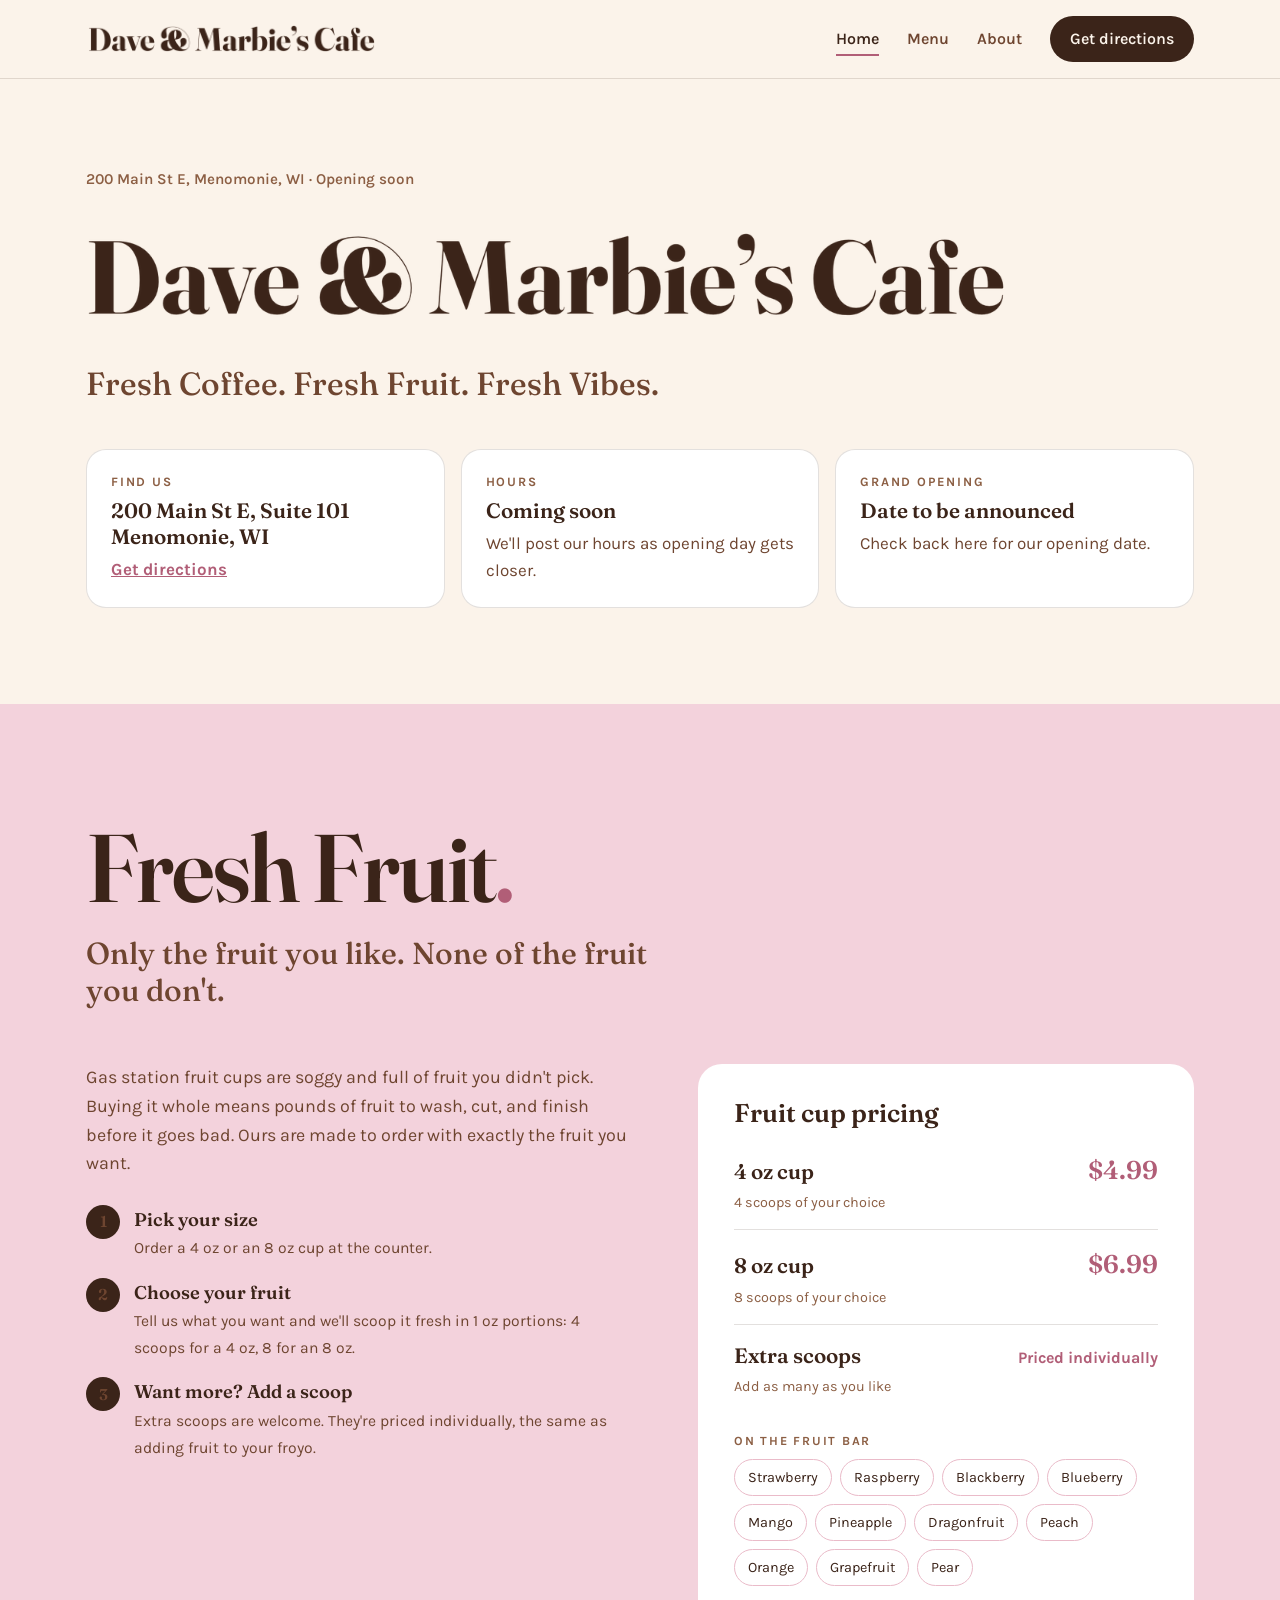
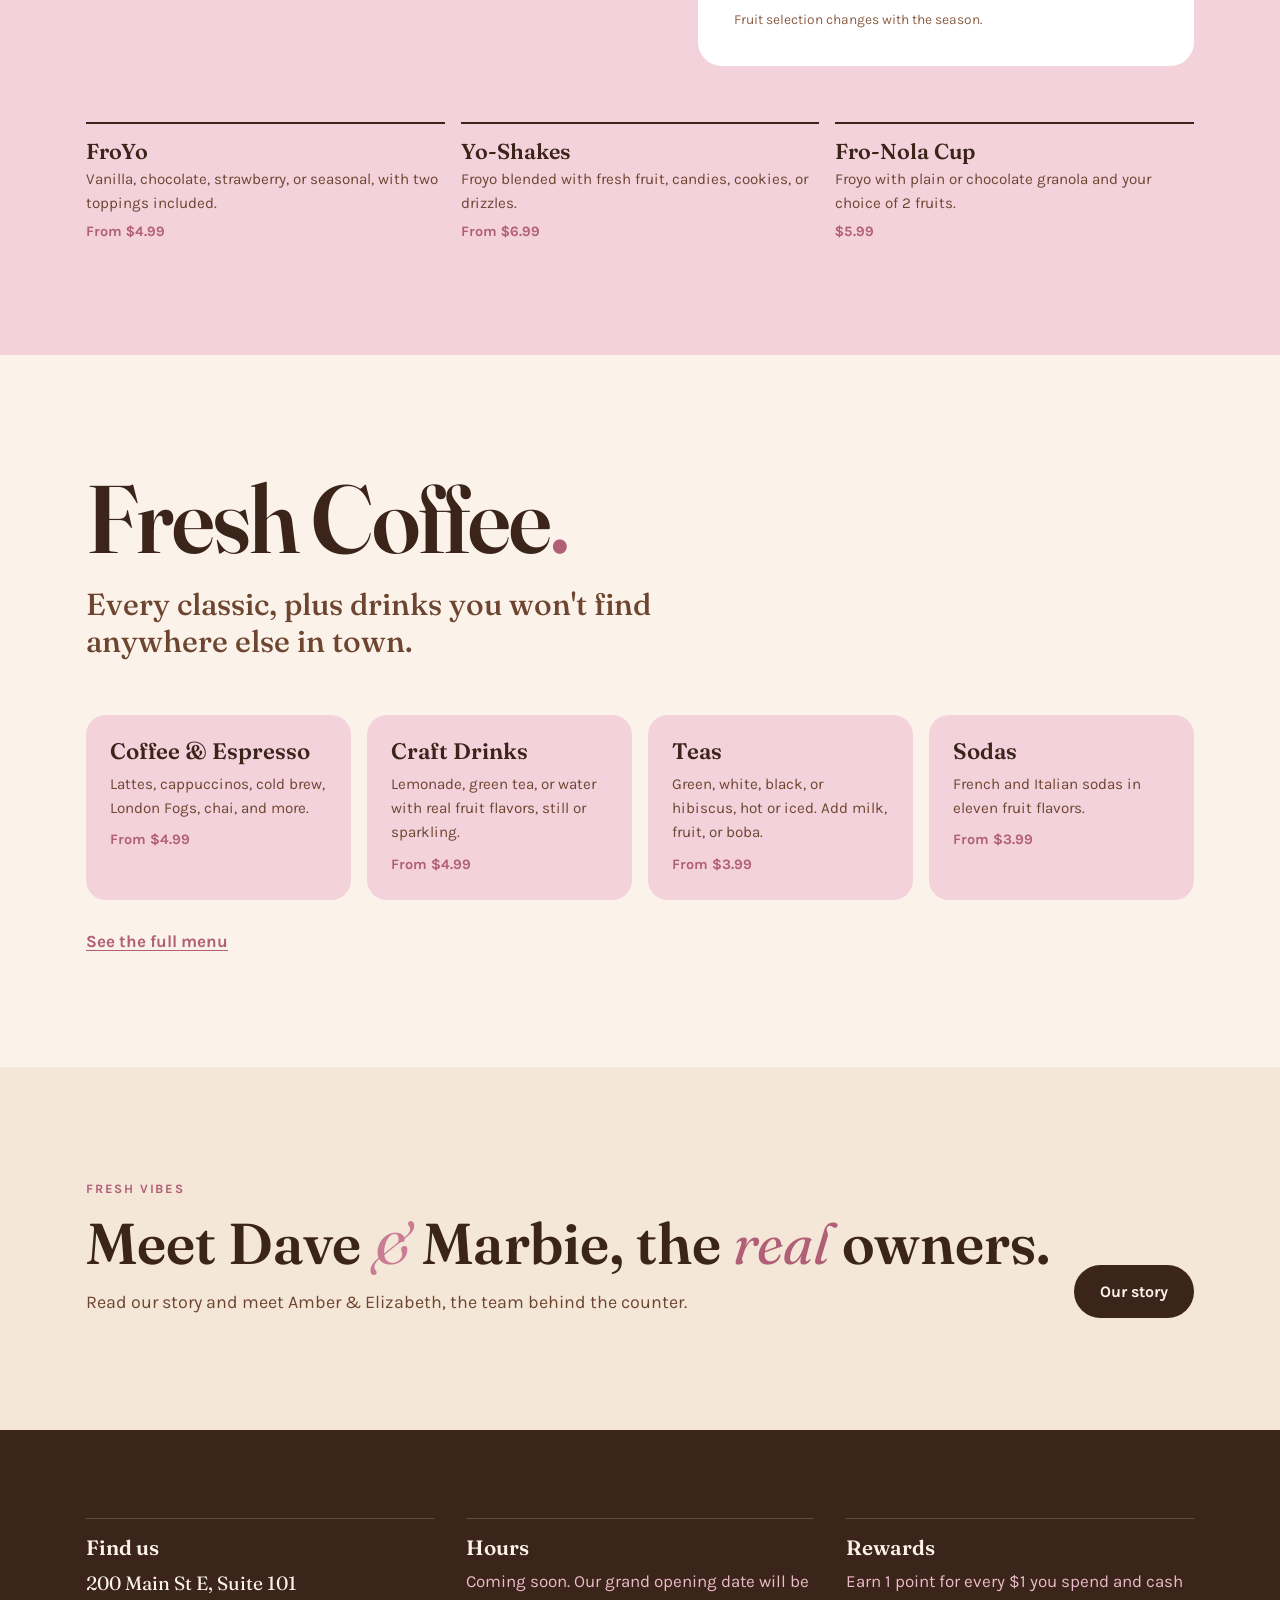
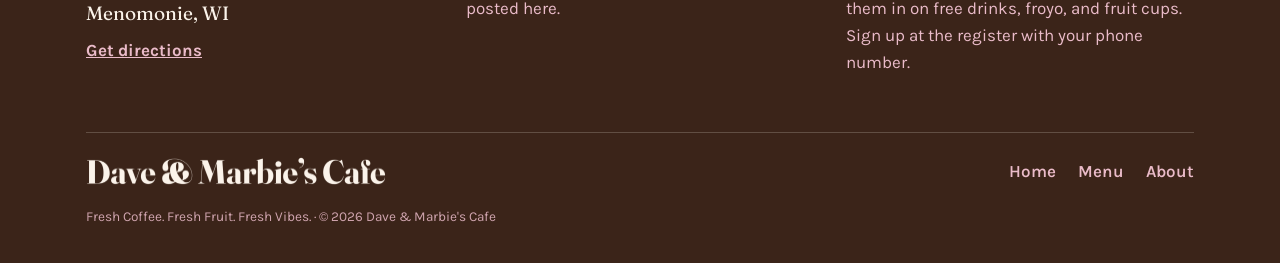
==== commit 61fac691: "Add files via upload" ====
--- a/index.html
+++ b/index.html
@@ -1,210 +1,52 @@
-<!doctype html><html><head><meta charset=utf8><meta name=viewport content="width=device-width,initial-scale=1,viewport-fit=cover"><style>:root{color-scheme:light;box-sizing:border-box;padding-top:env(safe-area-inset-top,0px);padding-bottom:env(safe-area-inset-bottom,0px)}html{scroll-padding-top:env(safe-area-inset-top,0px)}body{margin:0;padding:0;font:14px -apple-system,BlinkMacSystemFont,sans-serif;background:#fff;color:#000}img{max-width:100%}[hidden]:not([hidden=until-found i]){display:none!important}</style></head><body>
-<title>Dave & Marbie's</title>
-<meta name="claude:viewport-fit-sides" content="cover">
+<!DOCTYPE html>
+<html lang="en">
+<head>
+<meta charset="UTF-8">
+<meta name="viewport" content="width=device-width, initial-scale=1.0, viewport-fit=cover">
+<title>Dave &amp; Marbie's Cafe</title>
+<meta name="description" content="Dave &amp; Marbie's Cafe: fresh coffee, made-to-order fruit cups, froyo, and craft drinks at 200 Main St E, Menomonie, WI.">
 <link rel="preconnect" href="https://fonts.googleapis.com">
 <link rel="preconnect" href="https://fonts.gstatic.com" crossorigin>
 <link href="https://fonts.googleapis.com/css2?family=Fraunces:opsz,wght@9..144,400;9..144,500;9..144,600;9..144,700&family=Karla:wght@400;500;600;700&display=swap" rel="stylesheet">
-<style>
-/* Layout: the tagline is the site map. Hero = wordmark + three "Fresh" tiles; the page then runs Fresh Fruit → Fresh Coffee → Menu → Fresh Vibes → espresso visit/rewards footer. Cream and blush, type-led, no illustrations. */
-:root{
-  --bg:#FBF3EA;
-  --bg-deep:#F4E7D8;
-  --band:#F3D2DC;
-  --band-deep:#EABBC9;
-  --ink:#3B2419;
-  --ink-soft:#6E4530;
-  --muted:#8C5F44;
-  --accent:#B15E77;
-  --accent-soft:#C97C93;
-  --dark:#3B2419;
-  --dark-ink:#FBF3EA;
-  --dark-sub:#EABBC9;
-  --card:#FFFFFF;
-  --line:rgba(59,36,25,.14);
-  --display:'Fraunces', Georgia, 'Times New Roman', serif;
-  --body:'Karla', system-ui, -apple-system, 'Segoe UI', sans-serif;
-  --gutter-l:max(16px, env(safe-area-inset-left, 0px));
-  --gutter-r:max(16px, env(safe-area-inset-right, 0px));
-}
-@media (prefers-color-scheme: dark){
-  :root:not([data-theme="light"]){
-    --bg:#24160F; --bg-deep:#2B1A12; --band:#3B2419; --band-deep:#4A2E21;
-    --ink:#FBF3EA; --ink-soft:#F3D2DC; --muted:#D9B7A4;
-    --accent:#EABBC9; --accent-soft:#C97C93;
-    --dark:#170E0A; --dark-ink:#FBF3EA; --dark-sub:#EABBC9;
-    --card:#2E1C14; --line:rgba(251,243,234,.14);
-    color-scheme:dark;
-  }
-}
-:root[data-theme="dark"]{
-  --bg:#24160F; --bg-deep:#2B1A12; --band:#3B2419; --band-deep:#4A2E21;
-  --ink:#FBF3EA; --ink-soft:#F3D2DC; --muted:#D9B7A4;
-  --accent:#EABBC9; --accent-soft:#C97C93;
-  --dark:#170E0A; --dark-ink:#FBF3EA; --dark-sub:#EABBC9;
-  --card:#2E1C14; --line:rgba(251,243,234,.14);
-  color-scheme:dark;
-}
-
-*{box-sizing:border-box}
-html{scroll-behavior:smooth}
-@media (prefers-reduced-motion: reduce){html{scroll-behavior:auto}}
-body{margin:0;background:var(--bg);color:var(--ink);font-family:var(--body);font-size:17px;line-height:1.6;-webkit-font-smoothing:antialiased}
-body::before{content:"";position:fixed;inset:0 0 auto;height:env(safe-area-inset-top,0px);z-index:10;background:var(--bg)}
-h1,h2,h3,h4{font-family:var(--display);font-weight:600;line-height:1.08;text-wrap:balance;margin:0}
-p{margin:0}
-a{color:inherit}
-:focus-visible{outline:3px solid var(--accent-soft);outline-offset:3px;border-radius:6px}
-.amp{font-style:italic;font-weight:400;color:var(--accent-soft)}
-
-.wrap{max-width:1140px;margin:0 auto;padding-left:var(--gutter-l);padding-right:var(--gutter-r)}
-.band{padding-block:clamp(64px,9vw,112px)}
-.band.blush{background:var(--band)}
-.band.deep{background:var(--bg-deep)}
-.lede{font-size:1.12rem;color:var(--ink-soft);max-width:60ch}
-
-/* Section title: one of the three tagline words, with the brand's rose period */
-.fresh{display:grid;gap:16px;margin-bottom:clamp(36px,5vw,56px)}
-.fresh h2{font-size:clamp(3rem,8vw,6rem);letter-spacing:-.02em;font-weight:600}
-.fresh h2 .dot{color:var(--accent)}
-.fresh .sub{font-family:var(--display);font-weight:500;font-size:clamp(1.4rem,2.6vw,1.9rem);color:var(--ink-soft);max-width:30ch;line-height:1.2}
-
-.logo-link{display:block;line-height:0;min-width:0}
-.logo{display:block;aspect-ratio:1200/113;width:clamp(190px,24vw,280px);max-width:100%;background:var(--ink);-webkit-mask:url("[data-uri]") center/contain no-repeat;mask:url("[data-uri]") center/contain no-repeat}
-.logo-foot{background:var(--dark-ink);width:clamp(200px,26vw,300px)}
-/* ---------- NAV ---------- */
-.nav{position:sticky;top:env(safe-area-inset-top,0px);z-index:20;background:var(--bg);border-bottom:1px solid var(--line)}
-.nav .wrap{display:flex;align-items:center;justify-content:space-between;gap:20px;padding-block:14px}
-.mark{font-family:var(--display);font-weight:600;font-size:1.35rem;text-decoration:none;color:var(--ink);white-space:nowrap}
-.nav ul{display:flex;gap:26px;list-style:none;margin:0;padding:0}
-.nav ul a{text-decoration:none;font-size:.95rem;font-weight:600;color:var(--ink-soft)}
-.nav ul a:hover{color:var(--accent)}
-.nav .menu-link{display:none;text-decoration:none;font-weight:700;color:var(--accent)}
-@media (max-width:820px){.nav ul{display:none}.nav .menu-link{display:inline}}
-
-/* ---------- HERO ---------- */
-.hero .wrap{padding-block:clamp(48px,7vw,88px) clamp(56px,8vw,96px);display:grid;gap:clamp(28px,4vw,44px)}
-.where{font-size:.95rem;font-weight:600;color:var(--muted)}
-.hero h1{font-size:clamp(3.4rem,11vw,8.6rem);line-height:.95;letter-spacing:-.025em;color:var(--ink)}
-.tiles{display:grid;grid-template-columns:1fr 1.25fr 1fr;gap:16px}
-@media (max-width:820px){.tiles{grid-template-columns:1fr}}
-.tile{display:grid;gap:10px;align-content:space-between;padding:26px 26px 28px;border-radius:22px;background:var(--band);text-decoration:none;color:var(--ink);min-height:200px;transition:transform .18s ease}
-.tile:hover{transform:translateY(-3px)}
-.tile b{font-family:var(--display);font-weight:600;font-size:clamp(1.9rem,3.4vw,2.6rem);line-height:1}
-.tile p{color:var(--ink-soft);font-size:.98rem}
-.tile .go{font-size:.85rem;font-weight:700;color:var(--accent)}
-.tile.lead{background:#B15E77;color:#FBF3EA}
-.tile.lead p{color:#FBE3EA}
-.tile.lead .go{color:#FBF3EA}
-@media (max-width:820px){.tile{min-height:0}.tile.lead{order:-1}}
-
-/* ---------- FRESH FRUIT ---------- */
-.fruit-grid{display:grid;grid-template-columns:1.05fr .95fr;gap:clamp(32px,5vw,64px);align-items:start}
-@media (max-width:860px){.fruit-grid{grid-template-columns:1fr}}
-.fruit-copy{display:grid;gap:22px;min-width:0}
-.steps{list-style:none;padding:0;margin:4px 0 0;display:grid;gap:16px}
-.steps li{display:grid;grid-template-columns:34px 1fr;gap:14px;align-items:start}
-.steps b{font-family:var(--display);font-weight:600;font-size:1.15rem;display:block;color:var(--ink)}
-.steps span{color:var(--ink-soft);font-size:.98rem}
-.step-n{width:34px;height:34px;border-radius:50%;background:var(--ink);color:var(--bg);display:grid;place-items:center;font-family:var(--display);font-weight:600;font-size:1rem}
-
-.price-card{background:var(--card);border-radius:24px;padding:clamp(24px,3.4vw,36px);display:grid;gap:22px;min-width:0}
-.price-card h3{font-size:1.6rem}
-.price-row{display:flex;justify-content:space-between;align-items:baseline;gap:16px;padding-block:14px;border-top:1px solid var(--line)}
-.price-row:first-of-type{border-top:none;padding-top:0}
-.price-row b{font-family:var(--display);font-weight:600;font-size:1.3rem;display:block}
-.price-row small{color:var(--muted);font-size:.9rem}
-.amt{font-family:var(--display);font-weight:600;font-size:1.6rem;color:var(--accent);font-variant-numeric:tabular-nums;white-space:nowrap}
-.amt.sm{font-size:1rem;font-family:var(--body);font-weight:700}
-.chips-h{margin:0 0 10px;font-family:var(--body);font-size:.78rem;font-weight:700;letter-spacing:.14em;text-transform:uppercase;color:var(--muted)}
-.chips{display:flex;flex-wrap:wrap;gap:8px}
-.chips span{border:1.5px solid var(--band-deep);border-radius:999px;padding:6px 13px;font-size:.9rem}
-.fine{font-size:.86rem;color:var(--muted)}
-
-.more{display:grid;grid-template-columns:repeat(3,1fr);gap:16px;margin-top:clamp(40px,5vw,56px)}
-@media (max-width:760px){.more{grid-template-columns:1fr}}
-.more div{border-top:2px solid var(--ink);padding-top:16px;display:grid;gap:4px;align-content:start;min-width:0}
-.more h4{font-size:1.35rem}
-.more p{color:var(--ink-soft);font-size:.95rem}
-.more .p{font-weight:700;color:var(--accent);font-size:.9rem;font-variant-numeric:tabular-nums}
-
-/* ---------- FRESH COFFEE ---------- */
-.coffee-grid{display:grid;grid-template-columns:repeat(4,1fr);gap:16px}
-@media (max-width:900px){.coffee-grid{grid-template-columns:1fr 1fr}}
-@media (max-width:480px){.coffee-grid{grid-template-columns:1fr}}
-.drink{background:var(--band);border-radius:20px;padding:24px;display:grid;gap:8px;align-content:start;min-width:0}
-.drink h4{font-size:1.4rem}
-.drink p{color:var(--ink-soft);font-size:.95rem}
-.drink .p{font-weight:700;color:var(--accent);font-size:.9rem}
-.custom{margin-top:28px;display:flex;flex-wrap:wrap;gap:10px 28px;font-size:.98rem;color:var(--ink-soft)}
-.custom b{color:var(--ink)}
-
-/* ---------- MENU ---------- */
-.menu-head{display:flex;justify-content:space-between;align-items:end;gap:16px;flex-wrap:wrap;margin-bottom:28px}
-.menu-head h2{font-size:clamp(2.2rem,5vw,3.4rem)}
-.menu-head a{color:var(--accent);font-weight:700;font-size:.95rem}
-.menu-frame{background:#FBF3EA;color:#3B2419;border-radius:24px;overflow:hidden;border:1px solid var(--line)}
-.menu-note{margin-top:16px;font-size:.9rem;color:var(--muted)}
-
-/* ---------- FRESH VIBES ---------- */
-.story{display:grid;gap:18px;font-size:1.12rem;color:var(--ink-soft);max-width:64ch}
-.story .kicker{font-family:var(--display);font-weight:600;font-size:clamp(1.6rem,3vw,2.2rem);color:var(--ink);line-height:1.2}
-.block{margin-top:clamp(64px,8vw,96px)}
-.block > h3{font-size:clamp(1.9rem,4vw,2.8rem);margin-bottom:28px}
-.block > h3 i{font-weight:400;color:var(--accent)}
-.duo{display:grid;grid-template-columns:repeat(2,1fr);gap:24px}
-@media (max-width:760px){.duo{grid-template-columns:1fr}}
-.person{background:var(--card);border-radius:24px;overflow:hidden;display:grid;grid-template-rows:auto 1fr;min-width:0}
-.photo{aspect-ratio:4/3;max-width:100%;background:var(--bg-deep);display:grid;place-items:center}
-.photo span,.team-photo span{color:var(--muted);font-size:.85rem;font-weight:600;letter-spacing:.06em;text-transform:uppercase}
-.person-body{padding:26px 28px 30px;display:grid;gap:8px;align-content:start}
-.person-body h4{font-size:2rem}
-.role{font-size:.8rem;font-weight:700;letter-spacing:.12em;text-transform:uppercase;color:var(--accent)}
-.person-body p{color:var(--ink-soft)}
-.team-photo{aspect-ratio:16/7;max-width:100%;border-radius:24px;background:var(--card);display:grid;place-items:center;margin-bottom:24px}
-@media (max-width:560px){.team-photo{aspect-ratio:4/3}}
-.bio{background:var(--card);border-radius:24px;padding:28px 30px 32px;display:grid;gap:12px;align-content:start;min-width:0}
-.bio h4{font-size:1.7rem}
-.bio p{color:var(--ink-soft)}
-.bio .twist{font-family:var(--display);font-weight:500;color:var(--ink);font-size:1.08rem}
-
-/* ---------- VISIT / FOOTER ---------- */
-.visit{background:var(--dark);color:var(--dark-ink)}
-.visit .wrap{padding-block:clamp(64px,8vw,96px) 40px;display:grid;gap:clamp(40px,6vw,64px)}
-.visit h2{font-size:clamp(2.4rem,6vw,4.2rem);color:var(--dark-ink)}
-.info{display:grid;grid-template-columns:repeat(3,1fr);gap:32px}
-@media (max-width:820px){.info{grid-template-columns:1fr}}
-.info div{display:grid;gap:8px;align-content:start;border-top:1px solid rgba(251,243,234,.2);padding-top:18px;min-width:0}
-.info h3{font-size:1.3rem;color:var(--dark-ink)}
-.info p{color:var(--dark-sub)}
-.info .big{font-family:var(--display);font-size:1.25rem;color:var(--dark-ink)}
-.info a{color:#EABBC9;font-weight:700}
-.foot{display:flex;justify-content:space-between;align-items:baseline;gap:16px;flex-wrap:wrap;border-top:1px solid rgba(251,243,234,.2);padding-top:24px}
-.foot .mark{color:var(--dark-ink)}
-.foot span{font-size:.85rem;color:var(--dark-sub)}
-</style>
-
+<link rel="stylesheet" href="styles.css">
+</head>
+<body>
 <nav class="nav" aria-label="Main">
   <div class="wrap">
-    <a class="logo-link" href="#top" aria-label="Dave &amp; Marbie's Cafe home"><span class="logo" role="img" aria-label="Dave &amp; Marbie's Cafe"></span></a>
-    <ul>
-      <li><a href="#fruit">Fruit</a></li>
-      <li><a href="#coffee">Coffee</a></li>
-      <li><a href="#menu">Menu</a></li>
-      <li><a href="#vibes">Our Story</a></li>
-      <li><a href="#visit">Visit</a></li>
-    </ul>
-    <a class="menu-link" href="#menu">Menu</a>
+    <a class="logo-link" href="index.html" aria-label="Dave &amp; Marbie's Cafe home"><span class="logo logo-nav" role="img" aria-label="Dave &amp; Marbie's Cafe"></span></a>
+    <ul class="nav-links"><li><a href="index.html" aria-current="page">Home</a></li><li><a href="menu.html">Menu</a></li><li><a href="about.html">About</a></li><li><a class="nav-cta" href="https://www.google.com/maps/search/?api=1&amp;query=200+Main+St+E+Suite+101+Menomonie+WI" target="_blank" rel="noopener">Get directions</a></li></ul>
+    <button class="menu-btn" id="menuBtn" type="button" aria-label="Open menu" aria-controls="drawer" aria-expanded="false"><span></span></button>
   </div>
 </nav>
-
-<header class="hero" id="top">
+<div class="scrim" id="scrim" hidden></div>
+<aside class="drawer" id="drawer" aria-label="Site menu" hidden>
+  <div class="drawer-top"><span class="eyebrow">Menu</span><button class="close-btn" id="closeBtn" type="button" aria-label="Close menu">&times;</button></div>
+  <ul class="drawer-links"><li><a href="index.html" aria-current="page">Home</a></li><li><a href="menu.html">Menu</a></li><li><a href="about.html">About</a></li></ul>
+  <div class="drawer-info"><b>200 Main St E, Suite 101</b><span>Menomonie, WI · Opening soon</span></div>
+  <a class="nav-cta" href="https://www.google.com/maps/search/?api=1&amp;query=200+Main+St+E+Suite+101+Menomonie+WI" target="_blank" rel="noopener">Get directions</a>
+</aside>
+<main>
+<header class="hero">
   <div class="wrap">
     <p class="where">200 Main St E, Menomonie, WI · Opening soon</p>
-    <h1>Dave <span class="amp">&amp;</span> Marbie's</h1>
-    <div class="tiles">
-      <a class="tile" href="#coffee"><b>Fresh Coffee.</b><p>Espresso drinks, teas, and craft drinks, hot or iced, made how you like them.</p><span class="go">See coffee</span></a>
-      <a class="tile lead" href="#fruit"><b>Fresh Fruit.</b><p>Fruit cups made to order with only the fruit you like. Cut fresh, never soggy.</p><span class="go">See fruit cups</span></a>
-      <a class="tile" href="#vibes"><b>Fresh Vibes.</b><p>A fun little treat right downtown, run by two humans and two cats.</p><span class="go">Our story</span></a>
+    <h1><span class="logo logo-hero" role="img" aria-label="Dave &amp; Marbie's Cafe"></span></h1>
+    <p class="tagline">Fresh Coffee. Fresh Fruit. Fresh Vibes.</p>
+    <div class="info-strip">
+      <div class="info-card">
+        <span class="eyebrow">Find us</span>
+        <p class="big">200 Main St E, Suite 101<br>Menomonie, WI</p>
+        <a href="https://www.google.com/maps/search/?api=1&amp;query=200+Main+St+E+Suite+101+Menomonie+WI" target="_blank" rel="noopener">Get directions</a>
+      </div>
+      <div class="info-card">
+        <span class="eyebrow">Hours</span>
+        <p class="big">Coming soon</p>
+        <p>We'll post our hours as opening day gets closer.</p>
+      </div>
+      <div class="info-card">
+        <span class="eyebrow">Grand opening</span>
+        <p class="big">Date to be announced</p>
+        <p>Check back here for our opening date.</p>
+      </div>
     </div>
   </div>
 </header>
@@ -253,729 +95,40 @@
       <p class="sub">Every classic, plus drinks you won't find anywhere else in town.</p>
     </div>
     <div class="coffee-grid">
-      <div class="drink"><h4>Coffee &amp; Espresso</h4><p>Lattes, cappuccinos, cold brew, London Fogs, chai, and more.</p><span class="p">12 oz from $4.99</span></div>
-      <div class="drink"><h4>Craft Drinks</h4><p>Lemonade, green tea, or water with real fruit flavors, still or sparkling.</p><span class="p">12 oz from $4.99</span></div>
+      <div class="drink"><h4>Coffee &amp; Espresso</h4><p>Lattes, cappuccinos, cold brew, London Fogs, chai, and more.</p><span class="p">From $4.99</span></div>
+      <div class="drink"><h4>Craft Drinks</h4><p>Lemonade, green tea, or water with real fruit flavors, still or sparkling.</p><span class="p">From $4.99</span></div>
       <div class="drink"><h4>Teas</h4><p>Green, white, black, or hibiscus, hot or iced. Add milk, fruit, or boba.</p><span class="p">From $3.99</span></div>
       <div class="drink"><h4>Sodas</h4><p>French and Italian sodas in eleven fruit flavors.</p><span class="p">From $3.99</span></div>
     </div>
+    <p class="section-foot"><a class="text-link" href="menu.html">See the full menu</a></p>
   </div>
 </section>
 
-<section class="band deep" id="menu">
-  <div class="wrap">
-    <div class="menu-head">
-      <h2>The full menu</h2>
-      <a href="menu.html" target="_blank" rel="noopener">Open it on its own page</a>
+<section class="band deep">
+  <div class="wrap teaser">
+    <div style="display:grid;gap:14px">
+      <span class="eyebrow">Fresh Vibes</span>
+      <h2>Meet Dave <span class="amp">&amp;</span> Marbie, the <i>real</i> owners.</h2>
+      <p class="lede">Read our story and meet Amber &amp; Elizabeth, the team behind the counter.</p>
     </div>
-    <div class="menu-frame" id="menuEmbed"></div>
-    <p class="menu-note">Prices and items may change before opening.</p>
+    <a class="btn" href="about.html">Our story</a>
   </div>
 </section>
-
-<section class="band blush" id="vibes">
+</main>
+<footer class="site-foot">
   <div class="wrap">
-    <div class="fresh">
-      <h2>Fresh Vibes<span class="dot">.</span></h2>
+    <div class="foot-grid">
+      <div><h3>Find us</h3><p class="big">200 Main St E, Suite 101<br>Menomonie, WI</p><a href="https://www.google.com/maps/search/?api=1&amp;query=200+Main+St+E+Suite+101+Menomonie+WI" target="_blank" rel="noopener">Get directions</a></div>
+      <div><h3>Hours</h3><p>Coming soon. Our grand opening date will be posted here.</p></div>
+      <div><h3>Rewards</h3><p>Earn 1 point for every $1 you spend and cash them in on free drinks, froyo, and fruit cups. Sign up at the register with your phone number.</p></div>
     </div>
-    <div class="story">
-      <p>Amber and Elizabeth first got the idea for Dave &amp; Marbie's in 2025. The idea was born from one simple problem: there's nowhere downtown to get a "fun little treat."</p>
-      <p>Options in Menomonie range from politically charged corporate coffee to niche coffee shops that only appeal to health-conscious people. And sure, there's ice cream downtown, but nowhere to get a more fruit-focused treat.</p>
-      <p class="kicker">We wanted something different.</p>
-    </div>
-
-    <div class="block">
-      <h3>Meet Dave <span class="amp">&amp;</span> Marbie, the <i>real</i> owners.</h3>
-      <div class="duo">
-        <article class="person">
-          <div class="photo"><span>Photo coming soon</span></div>
-          <div class="person-body">
-            <span class="role">Co-Owner</span>
-            <h4>Dave</h4>
-            <p>Dave is the most opinionated cat you'll ever meet. She hates everyone and everything except her Mom, Elizabeth. We promise, you don't want to meet her.</p>
-          </div>
-        </article>
-        <article class="person">
-          <div class="photo"><span>Photo coming soon</span></div>
-          <div class="person-body">
-            <span class="role">Co-Owner</span>
-            <h4>Marbie</h4>
-            <p>Marbie is just a baby, and already owns his own business. He's the youngest entrepreneur in town!</p>
-          </div>
-        </article>
-      </div>
-    </div>
-
-    <div class="block">
-      <h3>Meet Amber <span class="amp">&amp;</span> Elizabeth</h3>
-      <div class="team-photo"><span>Photo coming soon</span></div>
-      <div class="duo">
-        <article class="bio">
-          <h4>Elizabeth</h4>
-          <p>Hi, I'm Elizabeth. I have over 5 years of experience working at Starbucks, so I know the ins and outs of a coffee shop. I can make a perfect extra dry cappuccino, pull perfect espresso, or whip up something completely custom.</p>
-          <p class="twist">I have a hard exterior, but really I'm the fun boss.</p>
-        </article>
-        <article class="bio">
-          <h4>Amber</h4>
-          <p>Hey! I'm Amber! I've been working in fast food since I was fourteen years old, the bulk of it at McDonald's. My proudest accomplishment is keeping the ice cream machine running the entire time I worked there. I spent the last few years managing Faze's Tobacco, gaining experience in retail and business operations.</p>
-          <p class="twist">People think I'm easygoing, but really I'm a stickler for rules and regulations.</p>
-        </article>
-      </div>
-    </div>
-  </div>
-</section>
-
-<footer class="visit" id="visit">
-  <div class="wrap">
-    <h2>Come see us downtown.</h2>
-    <div class="info">
-      <div>
-        <h3>Find us</h3>
-        <p class="big">200 Main St E, Suite 101<br>Menomonie, WI</p>
-        <a href="https://www.google.com/maps/search/?api=1&query=200+Main+St+E+Suite+101+Menomonie+WI" target="_blank" rel="noopener">Get directions</a>
-      </div>
-      <div>
-        <h3>Hours</h3>
-        <p>Coming soon. Our grand opening date will be posted here.</p>
-      </div>
-      <div>
-        <h3>Rewards</h3>
-        <p>Earn 1 point for every $1 you spend and cash them in on free drinks, froyo, and fruit cups. Sign up at the register with your phone number.</p>
-      </div>
-    </div>
-    <div class="foot">
+    <div class="foot-bottom">
       <span class="logo logo-foot" role="img" aria-label="Dave &amp; Marbie's Cafe"></span>
-      <span>Fresh Coffee. Fresh Fruit. Fresh Vibes. · © 2026 Dave &amp; Marbie's</span>
+      <ul class="foot-links"><li><a href="index.html">Home</a></li><li><a href="menu.html">Menu</a></li><li><a href="about.html">About</a></li></ul>
+      <small>Fresh Coffee. Fresh Fruit. Fresh Vibes. · © 2026 Dave &amp; Marbie's Cafe</small>
     </div>
   </div>
 </footer>
-
-<template id="menuTpl"><style>
-  :host{
-    --espresso:#3B2419;
-    --coffee:#6E4530;
-    --coffee-soft:#8C5F44;
-    --cream:#FBF3EA;
-    --cream-deep:#F4E7D8;
-    --blush:#F3D2DC;
-    --blush-deep:#EABBC9;
-    --rose:#C97C93;
-    --rose-deep:#B15E77;
-    --line: rgba(59,36,25,0.14);
-  }
-
-  *{box-sizing:border-box;}
-
-  .menu-root{
-    margin:0;
-    background:var(--cream);
-    color:var(--espresso);
-    font-family:'Karla', sans-serif;
-    -webkit-font-smoothing:antialiased;
-  }
-
-  .page{
-    max-width:880px;
-    margin:0 auto;
-    padding:0 24px 80px;
-  }
-
-  /* ---------- HERO ---------- */
-  .hero{
-    background:var(--espresso);
-    color:var(--blush);
-    padding:64px 24px 56px;
-    text-align:center;
-    position:relative;
-    overflow:hidden;
-  }
-  .hero::after{
-    content:"";
-    position:absolute;
-    left:50%;
-    bottom:0;
-    transform:translateX(-50%);
-    width:120px;
-    height:4px;
-    background:var(--rose);
-    border-radius:4px;
-  }
-  .hero-mark{
-    font-family:'Fraunces', serif;
-    font-optical-sizing:auto;
-    font-weight:600;
-    font-size:clamp(2.6rem, 7vw, 4.4rem);
-    line-height:1;
-    margin:0;
-    color:#fff;
-  }
-  .hero-amp{
-    color:var(--rose);
-    font-style:italic;
-    font-weight:400;
-  }
-  .hero-sub{
-    margin:18px auto 0;
-    max-width:440px;
-    font-size:1.02rem;
-    color:var(--blush-deep);
-    line-height:1.5;
-  }
-  .hero-tag{
-    margin-top:22px;
-    font-size:0.85rem;
-    letter-spacing:0.04em;
-    color:#fff;
-    opacity:0.75;
-  }
-
-  /* ---------- SECTION SCAFFOLDING ---------- */
-  section.menu-block{
-    padding:52px 0 8px;
-    border-bottom:1px solid var(--line);
-  }
-  section.menu-block:last-of-type{ border-bottom:none; }
-
-  .block-head{
-    display:flex;
-    align-items:baseline;
-    justify-content:space-between;
-    gap:16px;
-    margin-bottom:6px;
-  }
-  .block-title{
-    font-family:'Fraunces', serif;
-    font-weight:600;
-    font-size:1.9rem;
-    margin:0;
-    color:var(--espresso);
-  }
-  .block-note{
-    font-size:0.86rem;
-    color:var(--coffee-soft);
-    font-style:italic;
-    max-width:230px;
-    text-align:right;
-  }
-  .block-desc{
-    color:var(--coffee-soft);
-    font-size:0.95rem;
-    margin:0 0 26px;
-    max-width:520px;
-    line-height:1.5;
-  }
-
-  /* ---------- ITEM ROWS ---------- */
-  .item-row{
-    display:flex;
-    justify-content:space-between;
-    align-items:baseline;
-    gap:18px;
-    padding:13px 0;
-    border-top:1px solid var(--line);
-  }
-  .item-row:first-of-type{ border-top:none; }
-  .item-name{
-    font-family:'Fraunces', serif;
-    font-weight:500;
-    font-size:1.08rem;
-    color:var(--espresso);
-  }
-  .item-variant{
-    display:block;
-    font-family:'Karla', sans-serif;
-    font-weight:400;
-    font-size:0.82rem;
-    color:var(--coffee-soft);
-    margin-top:2px;
-  }
-  .item-price{
-    font-weight:600;
-    color:var(--rose-deep);
-    white-space:nowrap;
-    font-size:0.98rem;
-  }
-  .item-sub{
-    font-size:0.86rem;
-    color:var(--coffee-soft);
-    margin-top:2px;
-  }
-
-  /* size price header strip */
-  .size-strip{
-    display:flex;
-    gap:22px;
-    margin:0 0 22px;
-    font-size:0.86rem;
-    color:var(--coffee);
-    font-weight:600;
-  }
-  .size-strip span{
-    background:var(--blush);
-    padding:4px 12px;
-    border-radius:999px;
-  }
-
-  /* ---------- COFFEE GRID (two columns) ---------- */
-  .coffee-wrap{
-    display:grid;
-    grid-template-columns:1.35fr 1fr;
-    gap:36px;
-  }
-  @media (max-width:640px){
-    .coffee-wrap{grid-template-columns:1fr;}
-  }
-  .coffee-list .item-row{ padding:11px 0; }
-
-  .side-panel{
-    background:var(--blush);
-    border-radius:18px;
-    padding:22px 22px 24px;
-  }
-  .side-panel + .side-panel{ margin-top:18px; }
-  .side-title{
-    font-family:'Fraunces', serif;
-    font-weight:600;
-    font-size:1.05rem;
-    margin:0 0 4px;
-    color:var(--rose-deep);
-  }
-  .side-caption{
-    font-size:0.8rem;
-    color:var(--coffee);
-    margin:0 0 14px;
-    line-height:1.4;
-  }
-  .pill-group{
-    display:flex;
-    flex-wrap:wrap;
-    gap:8px;
-  }
-  .pill{
-    background:#fff;
-    color:var(--espresso);
-    font-size:0.82rem;
-    padding:6px 13px;
-    border-radius:999px;
-    border:1px solid var(--blush-deep);
-  }
-
-  /* ---------- OPTION LISTS (customization rows, no price) ---------- */
-  .option-row{
-    display:flex;
-    gap:16px;
-    padding:12px 0;
-    border-top:1px solid var(--line);
-    align-items:baseline;
-  }
-  .option-row:first-of-type{border-top:none;}
-  .option-label{
-    font-weight:700;
-    font-size:0.82rem;
-    color:var(--coffee);
-    min-width:110px;
-    flex-shrink:0;
-  }
-  .option-values{
-    font-size:0.92rem;
-    color:var(--espresso);
-    line-height:1.6;
-  }
-
-  /* ---------- FOOD LIST ---------- */
-  .food-group-title{
-    font-family:'Fraunces', serif;
-    font-size:1.02rem;
-    font-weight:600;
-    color:var(--rose-deep);
-    margin:26px 0 4px;
-  }
-  .food-group-title:first-child{ margin-top:0; }
-
-  /* ---------- ADD-ON TABLE ---------- */
-  .addon-row{
-    display:flex;
-    justify-content:space-between;
-    gap:16px;
-    padding:11px 0;
-    border-top:1px solid var(--line);
-  }
-  .addon-row:first-of-type{ border-top:none; }
-  .addon-name{ font-weight:600; font-size:0.95rem; }
-  .addon-detail{
-    display:block;
-    font-size:0.82rem;
-    color:var(--coffee-soft);
-    margin-top:2px;
-  }
-  .addon-price{
-    font-weight:600;
-    color:var(--rose-deep);
-    white-space:nowrap;
-    font-size:0.9rem;
-  }
-
-  /* ---------- FOOTER ---------- */
-  .footer{
-    text-align:center;
-    margin-top:56px;
-    padding-top:28px;
-    border-top:2px solid var(--blush-deep);
-  }
-  .footer-line{
-    font-family:'Fraunces', serif;
-    font-style:italic;
-    color:var(--coffee);
-    font-size:1.05rem;
-  }
-  .footer-sub{
-    font-size:0.8rem;
-    color:var(--coffee-soft);
-    margin-top:6px;
-  }
-
-.hero{display:none!important}.page{padding-top:8px}</style><div class="menu-root">
-
-  <div class="hero">
-    <p class="hero-mark">Dave <span class="hero-amp">&amp;</span> Marbie's</p>
-    <p class="hero-sub">Fresh Coffee. Fresh Fruit. Fresh Vibes.</p>
-    <p class="hero-tag">COFFEE · FROYO · CRAFT DRINKS</p>
-  </div>
-
-  <div class="page">
-
-    <!-- COFFEE -->
-    <section class="menu-block">
-      <div class="block-head">
-        <h2 class="block-title">Coffee Options</h2>
-      </div>
-      <div class="coffee-wrap">
-        <div class="coffee-list">
-          <div class="item-row"><span class="item-name">Latte<span class="item-variant">Hot or iced</span></span></div>
-          <div class="item-row"><span class="item-name">Flat White<span class="item-variant">Hot or iced</span></span></div>
-          <div class="item-row"><span class="item-name">Macchiato<span class="item-variant">Hot or iced</span></span></div>
-          <div class="item-row"><span class="item-name">Cappuccino<span class="item-variant">Standard, dry, or extra dry</span></span></div>
-          <div class="item-row"><span class="item-name">Americano<span class="item-variant">Hot or iced</span></span></div>
-          <div class="item-row"><span class="item-name">Breve Latte<span class="item-variant">Hot or iced</span></span></div>
-          <div class="item-row"><span class="item-name">Hot Drip Coffee</span></div>
-          <div class="item-row"><span class="item-name">Iced Coffee</span></div>
-          <div class="item-row"><span class="item-name">Cold Brew</span></div>
-          <div class="item-row"><span class="item-name">Red Eye<span class="item-variant">Hot or iced</span></span></div>
-          <div class="item-row"><span class="item-name">Steamer</span></div>
-          <div class="item-row"><span class="item-name">Cafe au Lait<span class="item-variant">Hot or iced</span></span></div>
-          <div class="item-row"><span class="item-name">London Fog<span class="item-variant">Hot or iced</span></span></div>
-          <div class="item-row"><span class="item-name">Chai Latte<span class="item-variant">Hot or iced</span></span></div>
-          <div class="item-row"><span class="item-name">Espresso</span></div>
-        </div>
-        <div class="coffee-side">
-          <div class="side-panel">
-            <p class="side-title">Size</p>
-            <div class="pill-group">
-              <span class="pill">12oz — $4.99</span>
-              <span class="pill">16oz — $5.99</span>
-              <span class="pill">20oz — $6.99</span>
-            </div>
-          </div>
-          <div class="side-panel">
-            <p class="side-title">Caffeine Level</p>
-            <div class="pill-group">
-              <span class="pill">Full Caf</span>
-              <span class="pill">Decaf</span>
-            </div>
-          </div>
-          <div class="side-panel">
-            <p class="side-title">Flavors</p>
-            <p class="side-caption">Add to any coffee drink</p>
-            <div class="pill-group">
-              <span class="pill">Vanilla</span>
-              <span class="pill">French Vanilla</span>
-              <span class="pill">Hazelnut</span>
-              <span class="pill">Toffee Nut</span>
-              <span class="pill">Mocha</span>
-              <span class="pill">White Mocha</span>
-              <span class="pill">Caramel</span>
-              <span class="pill">Salted Caramel</span>
-              <span class="pill">Brown Sugar Cinnamon</span>
-            </div>
-          </div>
-          <div class="side-panel">
-            <p class="side-title">Milk</p>
-            <p class="side-caption">Choose your pour</p>
-            <div class="pill-group">
-              <span class="pill">2%</span>
-              <span class="pill">Whole</span>
-              <span class="pill">Skim</span>
-              <span class="pill">Oat</span>
-              <span class="pill">Soy</span>
-              <span class="pill">Almond</span>
-              <span class="pill">Half &amp; Half</span>
-            </div>
-          </div>
-        </div>
-      </div>
-    </section>
-
-    <!-- CRAFT DRINKS -->
-    <section class="menu-block">
-      <div class="block-head">
-        <h2 class="block-title">Craft Drinks</h2>
-      </div>
-      <div class="size-strip">
-        <span>12oz — $4.99</span><span>16oz — $5.99</span><span>20oz — $6.99</span>
-      </div>
-      <div class="option-row">
-        <span class="option-label">Base</span>
-        <span class="option-values">Water · Lemonade · Green Tea</span>
-      </div>
-      <div class="option-row">
-        <span class="option-label">Style</span>
-        <span class="option-values">Still · Carbonated</span>
-      </div>
-      <div class="option-row">
-        <span class="option-label">Flavors</span>
-        <span class="option-values">Fiery Strawberry Mango Tajin · Strawberry Passionfruit · Blood Orange Grapefruit · Honey Lemon · POG · Lavender Lemonade · Raspberry Hibiscus</span>
-      </div>
-    </section>
-
-    <!-- CUSTOM CRAFT DRINK -->
-    <section class="menu-block">
-      <div class="block-head">
-        <h2 class="block-title">Custom Craft Drink</h2>
-      </div>
-      <div class="size-strip">
-        <span>12oz — $5.99</span><span>16oz — $6.99</span><span>20oz — $7.99</span>
-      </div>
-      <div class="option-row">
-        <span class="option-label">Base</span>
-        <span class="option-values">Water · Lemonade · Green Tea · Hibiscus Tea</span>
-      </div>
-      <div class="option-row">
-        <span class="option-label">Style</span>
-        <span class="option-values">Still · Carbonated</span>
-      </div>
-      <div class="option-row">
-        <span class="option-label">Flavor Syrup</span>
-        <span class="option-values">Pick two — Raspberry · Strawberry · Blackberry · Blueberry · Honey · Orange · Guava · Peach · Chili · Blood Orange · Lavender · Mango · Pineapple · Passionfruit · Lychee · Hibiscus</span>
-      </div>
-      <div class="option-row">
-        <span class="option-label">Fruit</span>
-        <span class="option-values">Raspberry · Strawberry · Blackberry · Blueberry · Orange · Mango · Pineapple · Dragonfruit · Peach · Grapefruit · Pear</span>
-      </div>
-    </section>
-
-    <!-- TEAS -->
-    <section class="menu-block">
-      <div class="block-head">
-        <h2 class="block-title">Teas</h2>
-      </div>
-      <div class="size-strip">
-        <span>12oz — $3.99</span><span>16oz — $4.99</span><span>20oz — $5.99</span>
-      </div>
-      <div class="option-row">
-        <span class="option-label">Tea</span>
-        <span class="option-values">Green · White · Black · Hibiscus</span>
-      </div>
-      <div class="option-row">
-        <span class="option-label">Temp</span>
-        <span class="option-values">Iced · Hot</span>
-      </div>
-      <div class="option-row">
-        <span class="option-label">Milk *upcharge</span>
-        <span class="option-values">Whole · Oat · Almond</span>
-      </div>
-      <div class="option-row">
-        <span class="option-label">Add-ons *upcharge</span>
-        <span class="option-values">Fresh Fruit · Tapioca Pearls · Popping Boba</span>
-      </div>
-    </section>
-
-    <!-- SODAS -->
-    <section class="menu-block">
-      <div class="block-head">
-        <h2 class="block-title">Sodas</h2>
-      </div>
-      <div class="item-row">
-        <span class="item-name">French Soda<span class="item-variant">S $4.99 · M $5.99 · L $6.99</span></span>
-      </div>
-      <div class="item-row">
-        <span class="item-name">Italian Soda<span class="item-variant">S $3.99 · M $4.99 · L $5.99</span></span>
-      </div>
-      <div class="option-row" style="margin-top:8px;">
-        <span class="option-label">Flavor</span>
-        <span class="option-values">Raspberry · Strawberry · Blueberry · Blackberry · Orange · Guava · Peach · Wildberry · POG · Mango · Pineapple</span>
-      </div>
-    </section>
-
-    <!-- FROYO -->
-    <section class="menu-block">
-      <div class="block-head">
-        <h2 class="block-title">FroYo</h2>
-        <p class="block-note">2 toppings included · additional toppings priced individually</p>
-      </div>
-      <div class="size-strip">
-        <span>S — $4.99</span><span>M — $5.99</span><span>L — $6.99</span>
-      </div>
-      <div class="option-row">
-        <span class="option-label">Flavors</span>
-        <span class="option-values">Vanilla · Chocolate · Strawberry · Seasonal</span>
-      </div>
-      <div class="option-row">
-        <span class="option-label">Toppings</span>
-        <span class="option-values">Fresh Fruits · Candies/Cookies · Drizzles</span>
-      </div>
-    </section>
-
-    <!-- YO-SHAKE -->
-    <section class="menu-block">
-      <div class="block-head">
-        <h2 class="block-title">Yo-Shake</h2>
-      </div>
-      <div class="size-strip">
-        <span>S — $6.99</span><span>M — $7.99</span><span>L — $8.99</span>
-      </div>
-      <div class="option-row">
-        <span class="option-label">Base Froyo</span>
-        <span class="option-values">Vanilla · Chocolate · Strawberry · Seasonal</span>
-      </div>
-      <div class="option-row">
-        <span class="option-label">Mix-In</span>
-        <span class="option-values">Fresh Fruits · Candies/Cookies · Drizzles</span>
-      </div>
-      <div class="option-row">
-        <span class="option-label">Topping</span>
-        <span class="option-values">Whipped Cream · None</span>
-      </div>
-    </section>
-
-    <!-- BREAKFAST -->
-    <section class="menu-block">
-      <div class="block-head">
-        <h2 class="block-title">Breakfast</h2>
-      </div>
-
-      <div class="item-row">
-        <span class="item-name">Fro-Nola Cup<span class="item-variant">Base froyo + plain or chocolate granola + choice of 2 fruits</span></span>
-        <span class="item-price">$5.99</span>
-      </div>
-      <div class="item-row">
-        <span class="item-name">Bacon, Egg &amp; Cheese Croissant</span>
-      </div>
-      <div class="item-row">
-        <span class="item-name">Egg &amp; Cheese Croissant</span>
-      </div>
-      <div class="item-row">
-        <span class="item-name">Veggie Flatbread</span>
-      </div>
-    </section>
-
-    <!-- LUNCH -->
-    <section class="menu-block">
-      <div class="block-head">
-        <h2 class="block-title">Lunch</h2>
-      </div>
-      <div class="item-row">
-        <span class="item-name">Sandwich<span class="item-variant">Dill Cream Cheese &amp; Cucumber · Hummus &amp; Veggies</span></span>
-        <span class="item-price">$5.99</span>
-      </div>
-      <div class="item-row">
-        <span class="item-name">Snack Plate<span class="item-variant">Mozz, Crackers &amp; Berries · Hummus, Pita &amp; Veggies</span></span>
-        <span class="item-price">$5.99</span>
-      </div>
-    </section>
-
-    <!-- SIDES -->
-    <section class="menu-block">
-      <div class="block-head">
-        <h2 class="block-title">Sides</h2>
-      </div>
-      <div class="item-row"><span class="item-name">Carbonated Water</span><span class="item-price">$0.25</span></div>
-      <div class="item-row"><span class="item-name">Fruit Cup — 4oz</span><span class="item-price">$4.99</span></div>
-      <div class="item-row"><span class="item-name">Fruit Cup — 8oz</span><span class="item-price">$6.99</span></div>
-      <div class="item-row"><span class="item-name">Packaged Cake</span><span class="item-price">$2.99</span></div>
-      <div class="item-row"><span class="item-name">Nonni's Biscotti</span><span class="item-price">$2.99</span></div>
-      <div class="item-row"><span class="item-name">Almonds Bag</span><span class="item-price">$4.99</span></div>
-    </section>
-
-    <!-- ADD-ONS -->
-    <section class="menu-block">
-      <div class="block-head">
-        <h2 class="block-title">Add-Ons</h2>
-      </div>
-      <div class="addon-row"><span class="addon-name">Maraschino Cherry</span><span class="addon-price">+$0.15</span></div>
-      <div class="addon-row"><span class="addon-name">Extra Ice</span><span class="addon-price">Free</span></div>
-      <div class="addon-row"><span class="addon-name">Lemon/Lime Wedge</span><span class="addon-price">+$0.25</span></div>
-      <div class="addon-row">
-        <span class="addon-name">Sweetener<span class="addon-detail">Honey · Agave · Cane Sugar · Sweet-N-Low · Simple Syrup</span></span>
-        <span class="addon-price">+$0.25</span>
-      </div>
-      <div class="addon-row"><span class="addon-name">Cream</span><span class="addon-price">+$0.25</span></div>
-      <div class="addon-row"><span class="addon-name">Tajin</span><span class="addon-price">+$0.25</span></div>
-      <div class="addon-row">
-        <span class="addon-name">Flavor Syrup — Fruit<span class="addon-detail">Raspberry · Strawberry · Blackberry · Blueberry · Honey · Orange · Guava · Peach · Chili · Blood Orange · Lavender · Mango · Pineapple · Passionfruit · Lychee · Hibiscus</span></span>
-        <span class="addon-price">+$0.50</span>
-      </div>
-      <div class="addon-row">
-        <span class="addon-name">Flavor Syrup — Sweet<span class="addon-detail">Vanilla · French Vanilla · Hazelnut · Toffee Nut · Mocha · White Mocha · Caramel · Salted Caramel · Brown Sugar Cinnamon · Toasted Marshmallow · Honey · Pistachio · Peppermint · Cinnamon · Lavender · Maple</span></span>
-        <span class="addon-price">+$0.50</span>
-      </div>
-      <div class="addon-row">
-        <span class="addon-name">Drizzle<span class="addon-detail">Dark Choc · Milk Choc · White Choc · Caramel · Marshmallow</span></span>
-        <span class="addon-price">+$0.50</span>
-      </div>
-      <div class="addon-row">
-        <span class="addon-name">Candy/Cookie Topping<span class="addon-detail">Crushed Oreos · Mini Marshmallows · Gummy Worms · Choc Chunks · White Choc Chips · Butterscotch Chips · Graham Crackers · Nilla Wafers · Coconut Flakes</span></span>
-        <span class="addon-price">+$0.50</span>
-      </div>
-      <div class="addon-row"><span class="addon-name">Whipped Cream</span><span class="addon-price">+$0.50</span></div>
-      <div class="addon-row"><span class="addon-name">Milk</span><span class="addon-price">+$0.50</span></div>
-      <div class="addon-row"><span class="addon-name">Energy Shot — 55mg</span><span class="addon-price">+$1.00</span></div>
-      <div class="addon-row">
-        <span class="addon-name">Nuts<span class="addon-detail">Pistachios · Cashews · Walnuts · Peanuts · Hemp Seeds · Chia Seeds</span></span>
-        <span class="addon-price">+$0.50</span>
-      </div>
-      <div class="addon-row">
-        <span class="addon-name">Fruit Dust<span class="addon-detail">Strawberry · Mango · Lemon · Blood Orange · Peach · Raspberry</span></span>
-        <span class="addon-price">+$0.75</span>
-      </div>
-      <div class="addon-row"><span class="addon-name">Tapioca Pearls</span><span class="addon-price">+$1.50</span></div>
-      <div class="addon-row">
-        <span class="addon-name">Fresh Fruit</span>
-        <span class="addon-price">+$1.00</span>
-      </div>
-      <div class="addon-row">
-        <span class="addon-name">Premium Topping</span>
-        <span class="addon-price">+$2.00</span>
-      </div>
-      <div class="addon-row">
-        <span class="addon-name">Popping Boba<span class="addon-detail">Strawberry · Passionfruit · Blueberry · Mango</span></span>
-        <span class="addon-price">+$1.00</span>
-      </div>
-    </section>
-
-    <div class="footer">
-      <p class="footer-line">Made fresh, cup by cup and bowl by bowl.</p>
-      <p class="footer-sub">Ask about seasonal features and full customization</p>
-    </div>
-
-  </div>
-</div></template>
-
-<script>
-/* Shows the existing menu file inside the page. A built-in copy shows right away;
-   on the live site it then loads the current menu.html so edits there show up here. */
-(function(){
-  var host=document.getElementById('menuEmbed');
-  var root=host.attachShadow({mode:'open'});
-  root.appendChild(document.getElementById('menuTpl').content.cloneNode(true));
-  try{
-    fetch('menu.html').then(function(r){ if(!r.ok) throw 0; return r.text(); }).then(function(html){
-      var doc=new DOMParser().parseFromString(html,'text/html');
-      if(!doc.body || !doc.body.children.length) return;
-      var css=Array.prototype.map.call(doc.querySelectorAll('style'),function(s){return s.textContent;}).join('\n');
-      css=css.replace(/:root\s*\{/g,':host{').replace(/(^|[\s}])body\s*\{/g,'$1.menu-root{');
-      root.innerHTML='<style>'+css+'\n.hero{display:none!important}.page{padding-top:8px}</style><div class="menu-root">'+doc.body.innerHTML+'</div>';
-    }).catch(function(){});
-  }catch(e){}
-})();
-</script>
-
-</body></html>+<script src="site.js"></script>
+</body>
+</html>
--- a/styles.css
+++ b/styles.css
@@ -0,0 +1,221 @@
+/* Dave & Marbie's Cafe: shared styles for every page.
+   Layout: cream/blush bands, type-led, the logo is the hero on every page.
+   Pages: Home (general info, fruit, coffee), About (story, cats, team), Menu (embedded FruitPop menu). */
+:root{
+  --bg:#FBF3EA;
+  --bg-deep:#F4E7D8;
+  --band:#F3D2DC;
+  --band-deep:#EABBC9;
+  --ink:#3B2419;
+  --ink-soft:#6E4530;
+  --muted:#8C5F44;
+  --accent:#B15E77;
+  --accent-soft:#C97C93;
+  --dark:#3B2419;
+  --dark-ink:#FBF3EA;
+  --dark-sub:#EABBC9;
+  --card:#FFFFFF;
+  --line:rgba(59,36,25,.14);
+  --scrim:rgba(59,36,25,.45);
+  --display:'Fraunces', Georgia, 'Times New Roman', serif;
+  --body:'Karla', system-ui, -apple-system, 'Segoe UI', sans-serif;
+  --gutter-l:max(16px, env(safe-area-inset-left, 0px));
+  --gutter-r:max(16px, env(safe-area-inset-right, 0px));
+}
+@media (prefers-color-scheme: dark){
+  :root:not([data-theme="light"]){
+    --bg:#24160F; --bg-deep:#2B1A12; --band:#3B2419; --band-deep:#4A2E21;
+    --ink:#FBF3EA; --ink-soft:#F3D2DC; --muted:#D9B7A4;
+    --accent:#EABBC9; --accent-soft:#C97C93;
+    --dark:#170E0A; --dark-ink:#FBF3EA; --dark-sub:#EABBC9;
+    --card:#2E1C14; --line:rgba(251,243,234,.14); --scrim:rgba(0,0,0,.6);
+    color-scheme:dark;
+  }
+}
+:root[data-theme="dark"]{
+  --bg:#24160F; --bg-deep:#2B1A12; --band:#3B2419; --band-deep:#4A2E21;
+  --ink:#FBF3EA; --ink-soft:#F3D2DC; --muted:#D9B7A4;
+  --accent:#EABBC9; --accent-soft:#C97C93;
+  --dark:#170E0A; --dark-ink:#FBF3EA; --dark-sub:#EABBC9;
+  --card:#2E1C14; --line:rgba(251,243,234,.14); --scrim:rgba(0,0,0,.6);
+  color-scheme:dark;
+}
+
+*{box-sizing:border-box}
+html{scroll-behavior:smooth}
+@media (prefers-reduced-motion: reduce){html{scroll-behavior:auto}*{transition:none!important}}
+body{margin:0;background:var(--bg);color:var(--ink);font-family:var(--body);font-size:17px;line-height:1.6;-webkit-font-smoothing:antialiased}
+body::before{content:"";position:fixed;inset:0 0 auto;height:env(safe-area-inset-top,0px);z-index:30;background:var(--bg)}
+body.drawer-open{overflow:hidden}
+h1,h2,h3,h4{font-family:var(--display);font-weight:600;line-height:1.08;text-wrap:balance;margin:0}
+p{margin:0}
+a{color:inherit}
+img{max-width:100%}
+:focus-visible{outline:3px solid var(--accent-soft);outline-offset:3px;border-radius:6px}
+.amp{font-style:italic;font-weight:400;color:var(--accent-soft)}
+[hidden]{display:none!important}
+.sr-only{position:absolute;width:1px;height:1px;overflow:hidden;clip:rect(0 0 0 0);white-space:nowrap}
+
+.wrap{max-width:1140px;margin:0 auto;padding-left:var(--gutter-l);padding-right:var(--gutter-r)}
+.band{padding-block:clamp(64px,9vw,112px)}
+.band.blush{background:var(--band)}
+.band.deep{background:var(--bg-deep)}
+.lede{font-size:1.12rem;color:var(--ink-soft);max-width:60ch}
+.eyebrow{font-size:.8rem;font-weight:700;letter-spacing:.14em;text-transform:uppercase;color:var(--accent)}
+.text-link{color:var(--accent);font-weight:700;text-underline-offset:3px}
+
+/* ---------- LOGO (uses the logo file as a stencil so it can be brown or cream) ---------- */
+.logo{display:block;aspect-ratio:1200/113;max-width:100%;background:var(--ink);
+  -webkit-mask:url("[data-uri]") center/contain no-repeat;mask:url("[data-uri]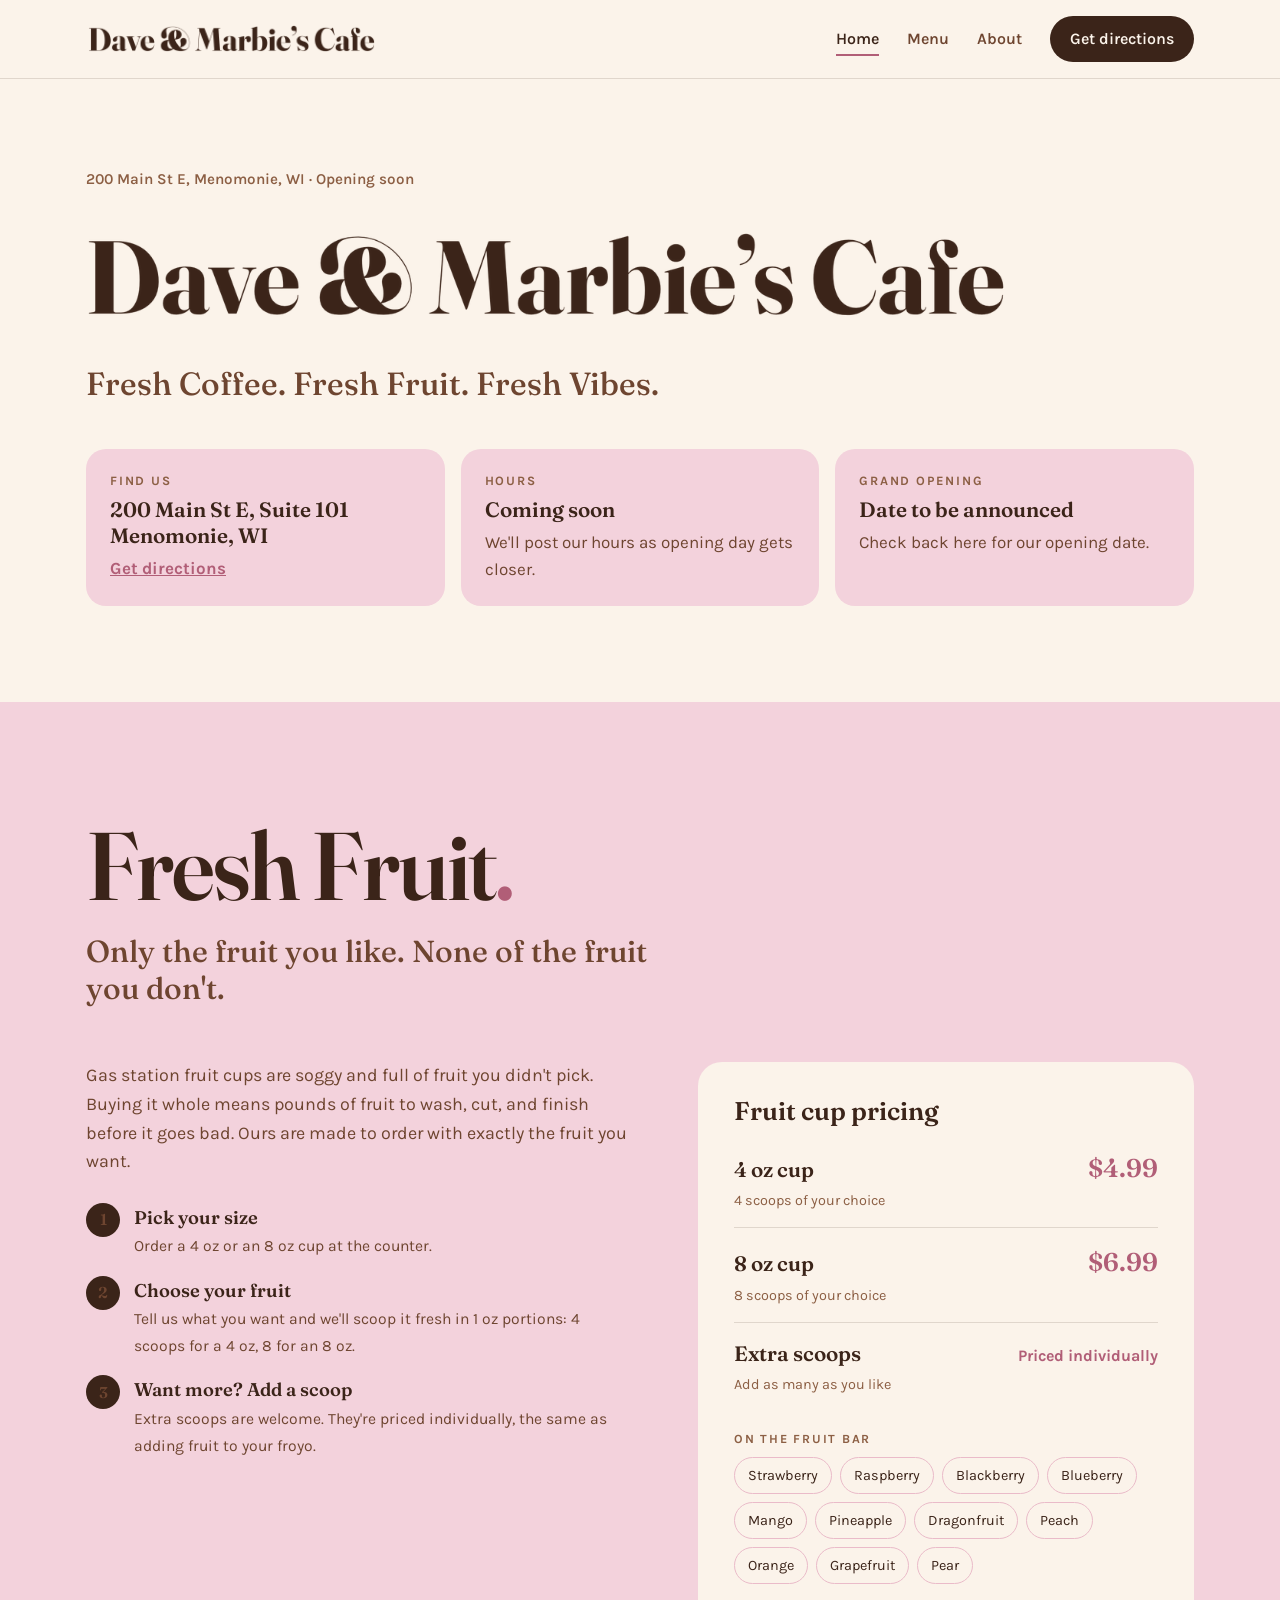
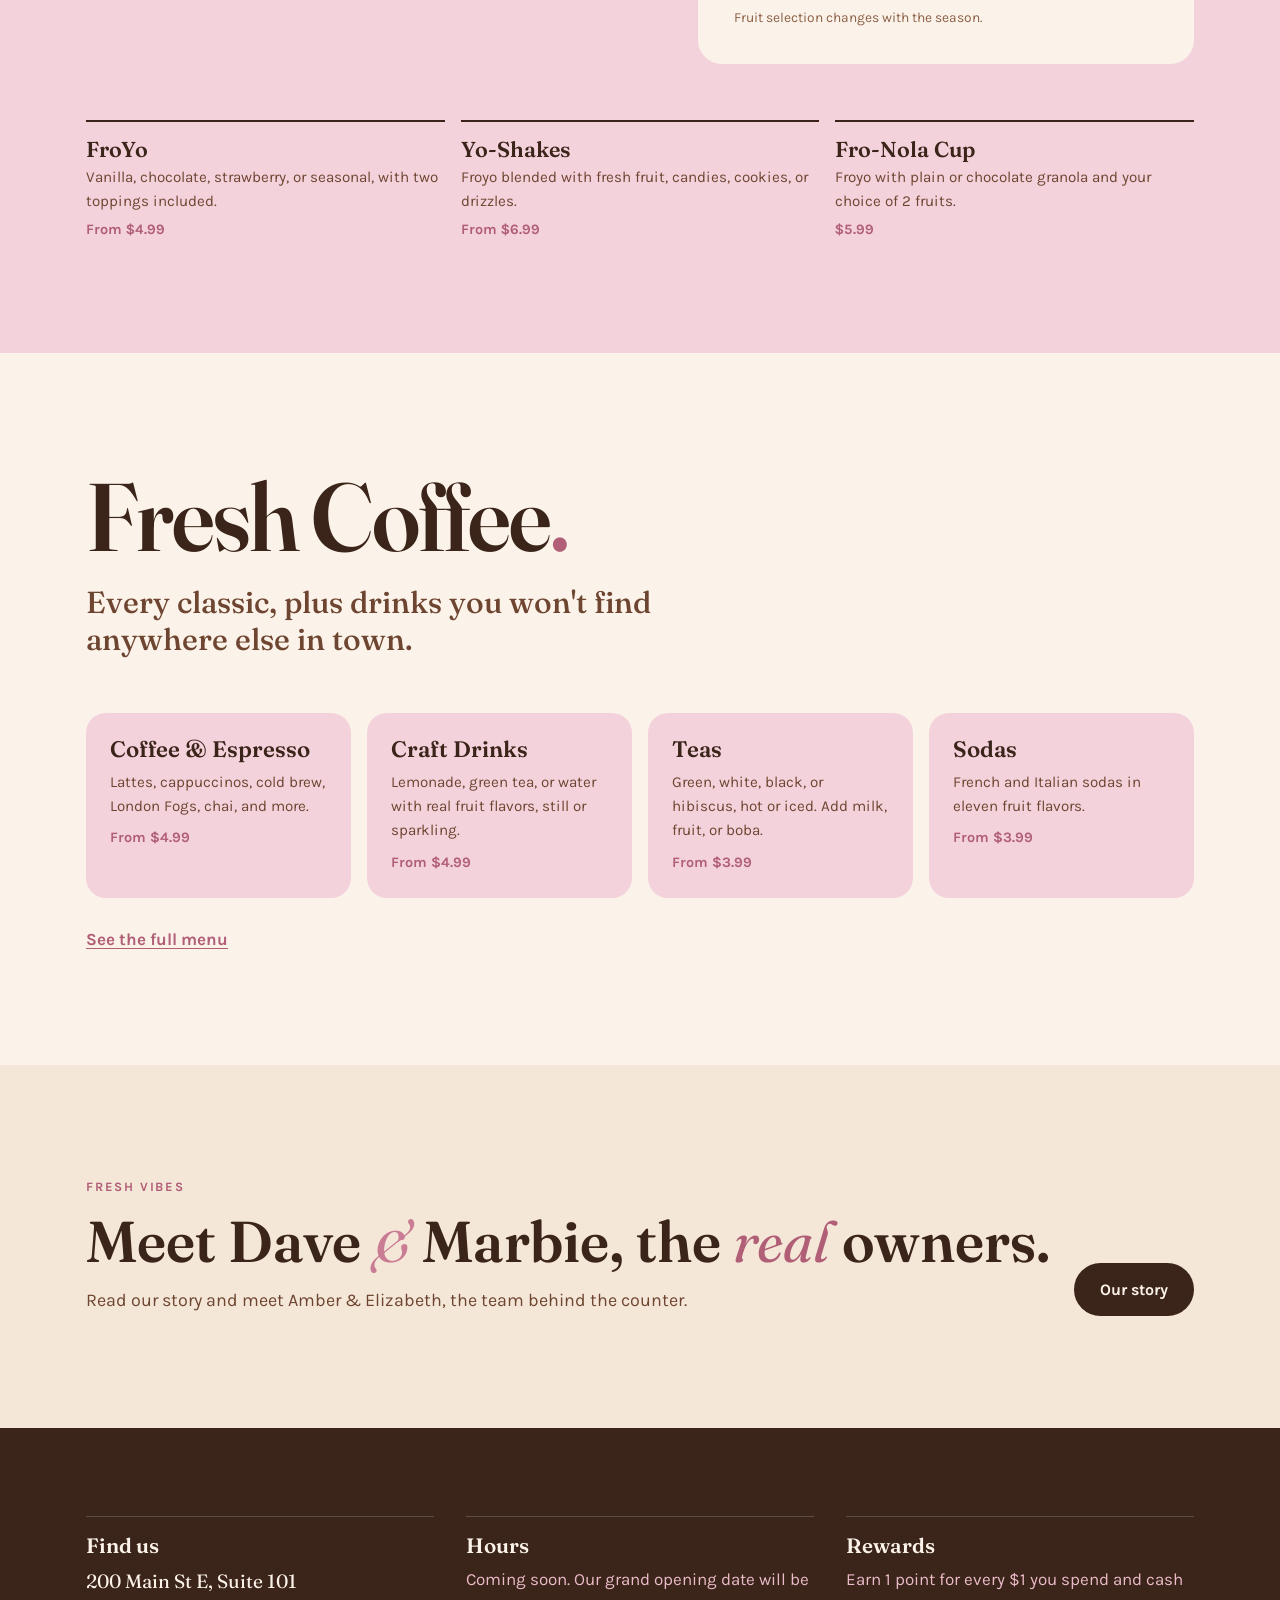
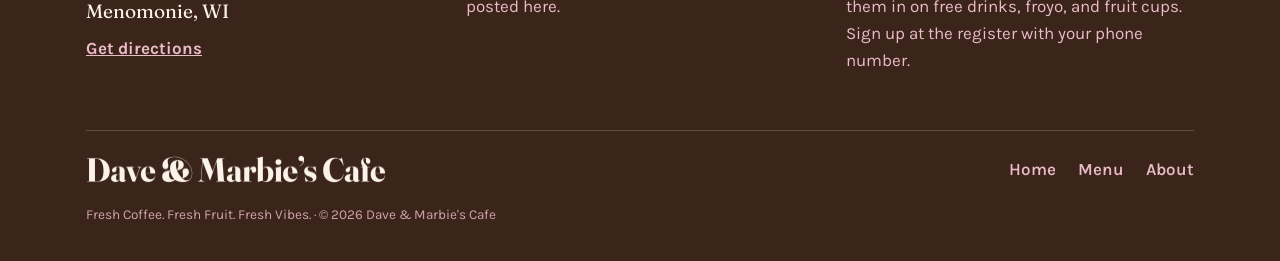
==== commit 5d93ba02: "Add files via upload" ====
--- a/index.html
+++ b/index.html
@@ -2,6 +2,7 @@
 <html lang="en">
 <head>
 <meta charset="UTF-8">
+<meta name="color-scheme" content="light only">
 <meta name="viewport" content="width=device-width, initial-scale=1.0, viewport-fit=cover">
 <title>Dave &amp; Marbie's Cafe</title>
 <meta name="description" content="Dave &amp; Marbie's Cafe: fresh coffee, made-to-order fruit cups, froyo, and craft drinks at 200 Main St E, Menomonie, WI.">
--- a/styles.css
+++ b/styles.css
@@ -14,32 +14,17 @@
   --dark:#3B2419;
   --dark-ink:#FBF3EA;
   --dark-sub:#EABBC9;
-  --card:#FFFFFF;
+  --card:#F3D2DC;
   --line:rgba(59,36,25,.14);
   --scrim:rgba(59,36,25,.45);
   --display:'Fraunces', Georgia, 'Times New Roman', serif;
   --body:'Karla', system-ui, -apple-system, 'Segoe UI', sans-serif;
   --gutter-l:max(16px, env(safe-area-inset-left, 0px));
   --gutter-r:max(16px, env(safe-area-inset-right, 0px));
+  color-scheme:light;
 }
-@media (prefers-color-scheme: dark){
-  :root:not([data-theme="light"]){
-    --bg:#24160F; --bg-deep:#2B1A12; --band:#3B2419; --band-deep:#4A2E21;
-    --ink:#FBF3EA; --ink-soft:#F3D2DC; --muted:#D9B7A4;
-    --accent:#EABBC9; --accent-soft:#C97C93;
-    --dark:#170E0A; --dark-ink:#FBF3EA; --dark-sub:#EABBC9;
-    --card:#2E1C14; --line:rgba(251,243,234,.14); --scrim:rgba(0,0,0,.6);
-    color-scheme:dark;
-  }
-}
-:root[data-theme="dark"]{
-  --bg:#24160F; --bg-deep:#2B1A12; --band:#3B2419; --band-deep:#4A2E21;
-  --ink:#FBF3EA; --ink-soft:#F3D2DC; --muted:#D9B7A4;
-  --accent:#EABBC9; --accent-soft:#C97C93;
-  --dark:#170E0A; --dark-ink:#FBF3EA; --dark-sub:#EABBC9;
-  --card:#2E1C14; --line:rgba(251,243,234,.14); --scrim:rgba(0,0,0,.6);
-  color-scheme:dark;
-}
+/* Always the light cream & blush look, even when a phone is in dark mode. */
+.band.blush{--card:#FBF3EA}
 
 *{box-sizing:border-box}
 html{scroll-behavior:smooth}
@@ -121,7 +106,7 @@
 /* ---------- HOME: info strip ---------- */
 .info-strip{display:grid;grid-template-columns:repeat(3,1fr);gap:16px}
 @media (max-width:820px){.info-strip{grid-template-columns:1fr}}
-.info-card{background:var(--card);border-radius:20px;padding:22px 24px;display:grid;gap:6px;align-content:start;min-width:0;border:1px solid var(--line)}
+.info-card{background:var(--card);border-radius:20px;padding:22px 24px;display:grid;gap:6px;align-content:start;min-width:0}
 .info-card .eyebrow{color:var(--muted)}
 .info-card .big{font-family:var(--display);font-weight:600;font-size:1.3rem;line-height:1.25;color:var(--ink)}
 .info-card p{color:var(--ink-soft)}
